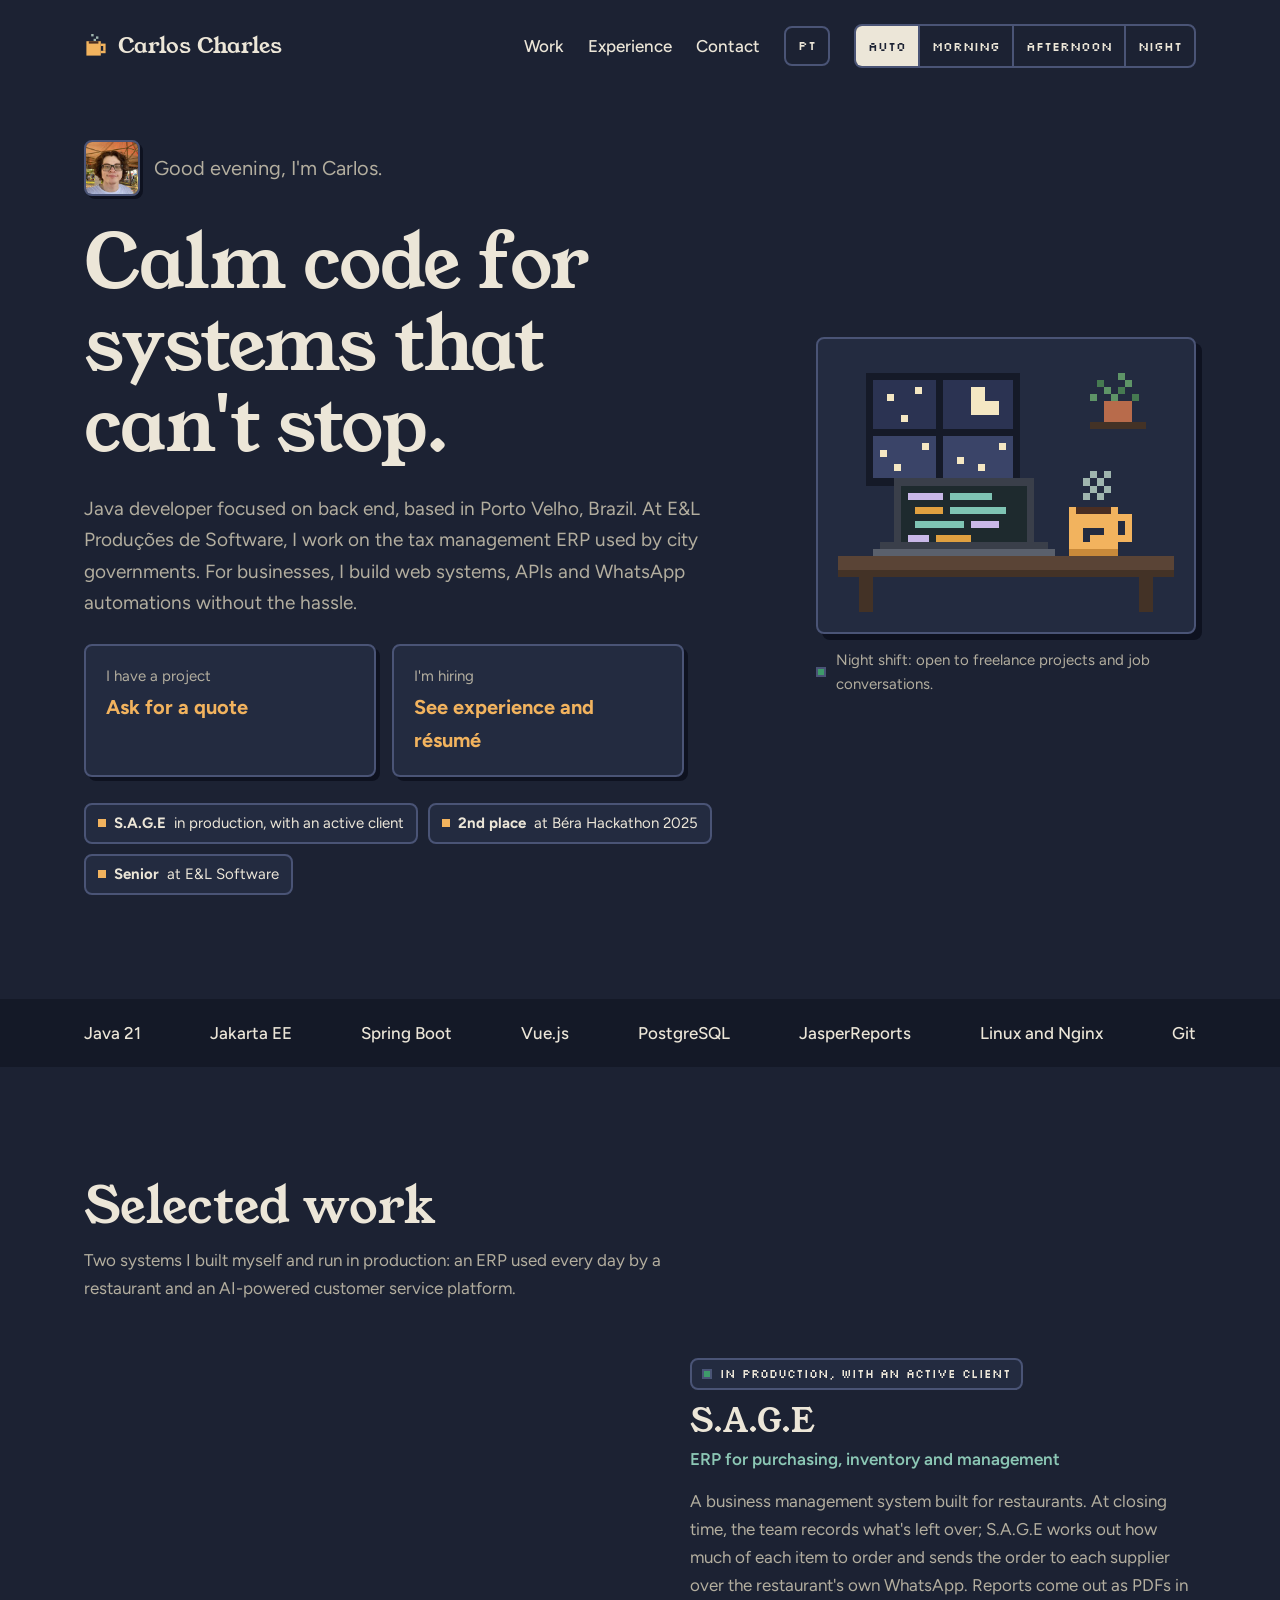
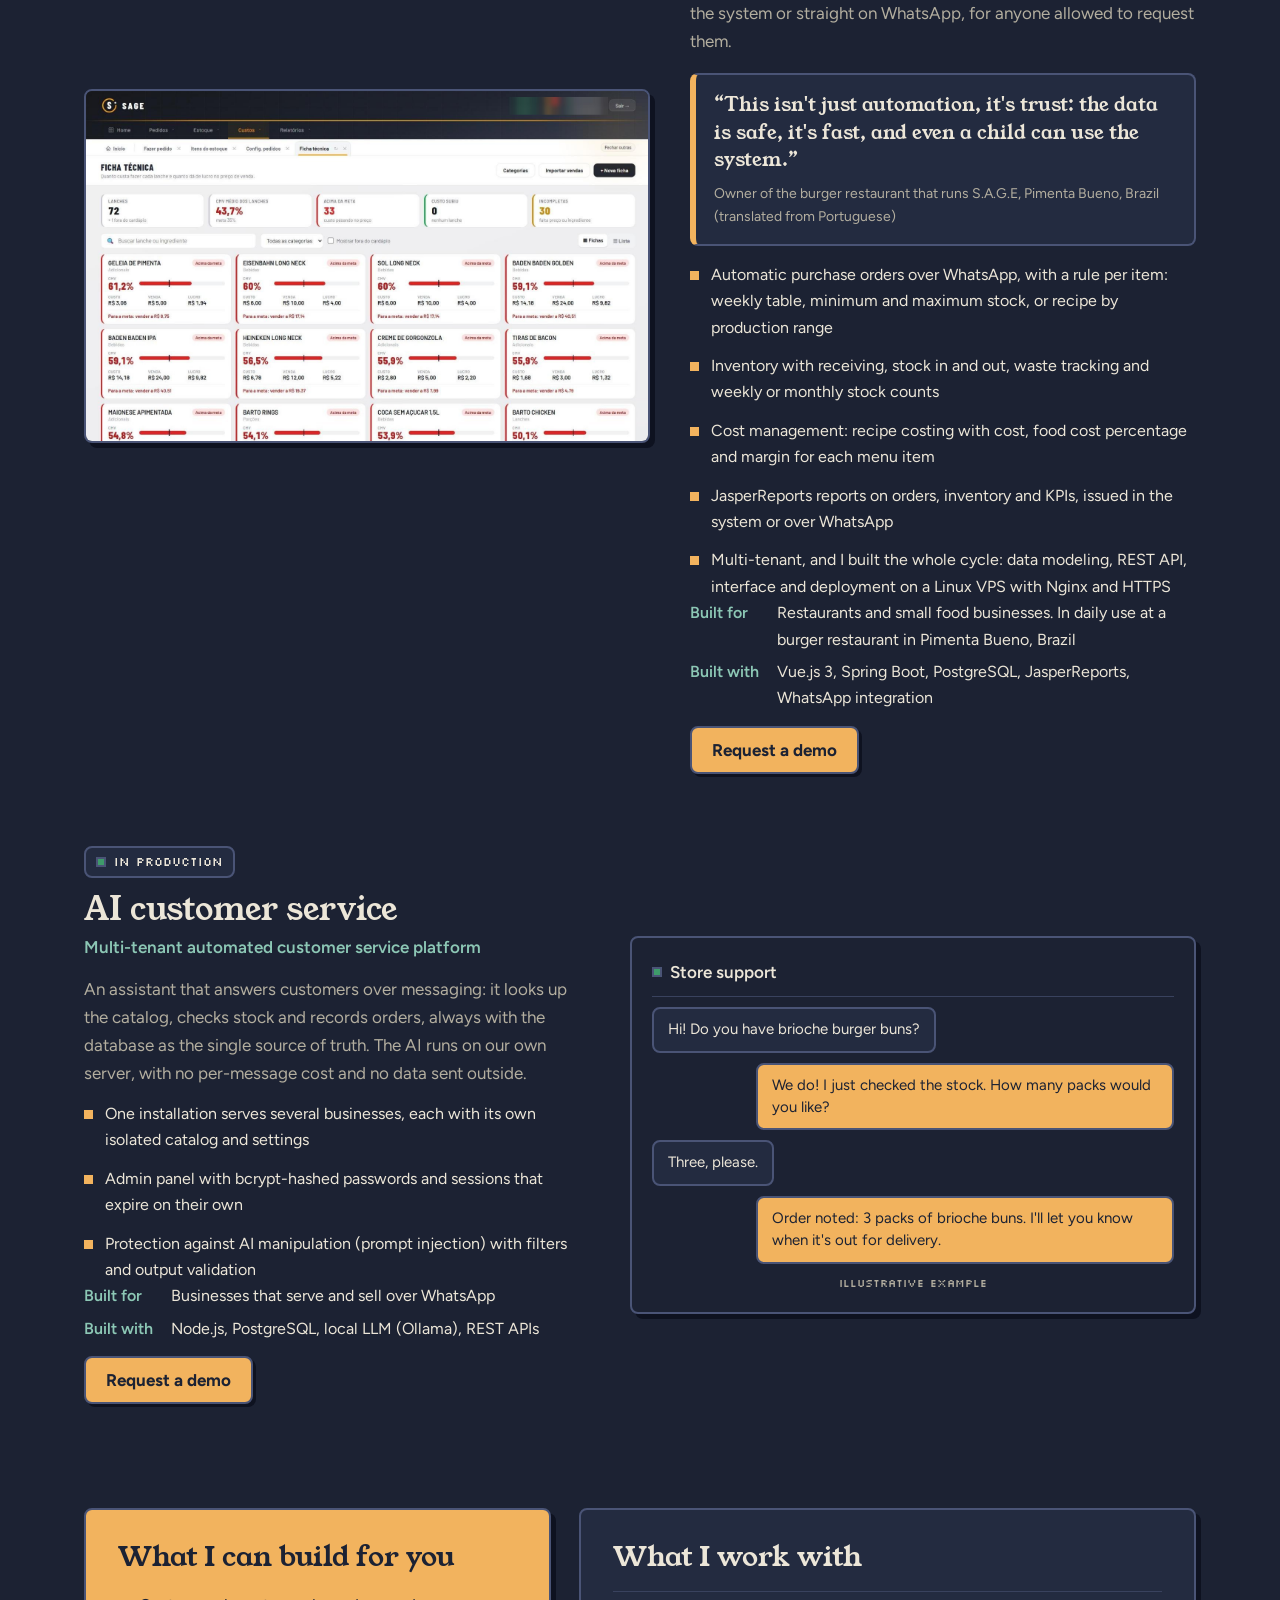
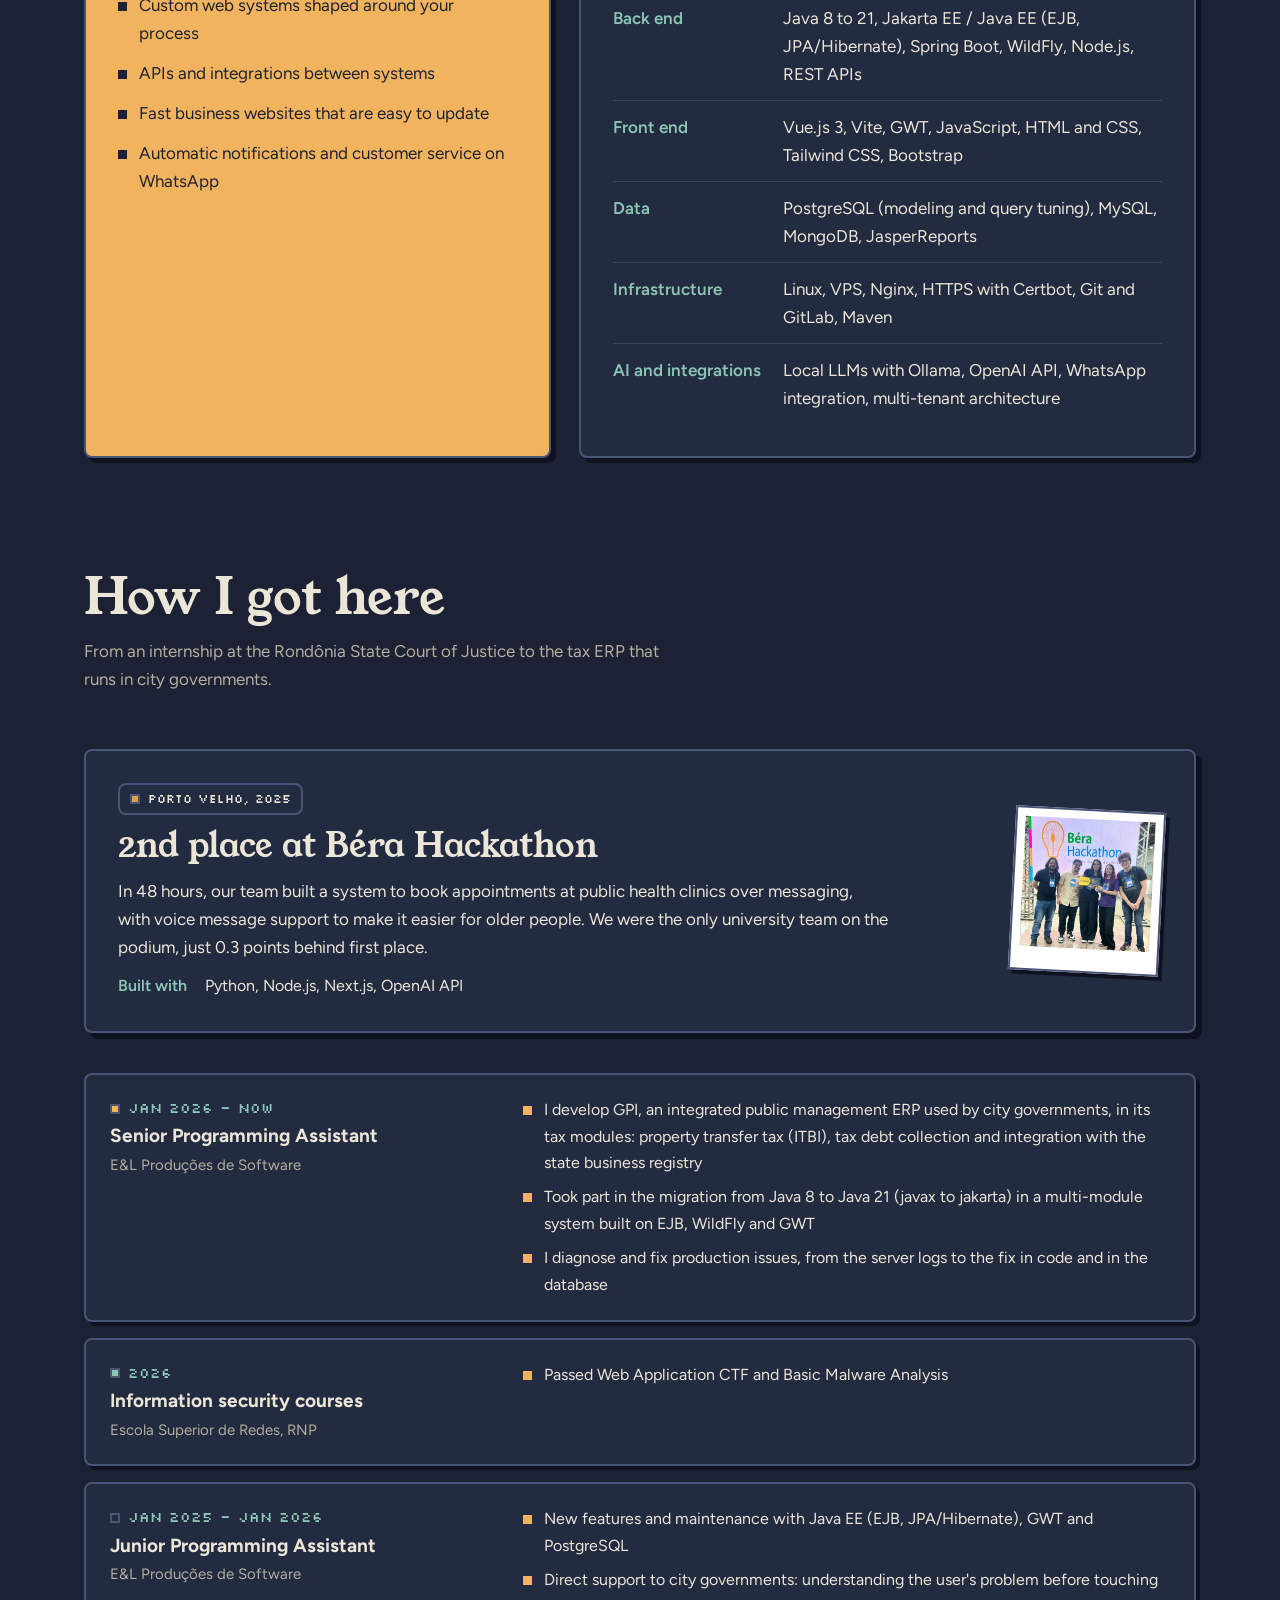
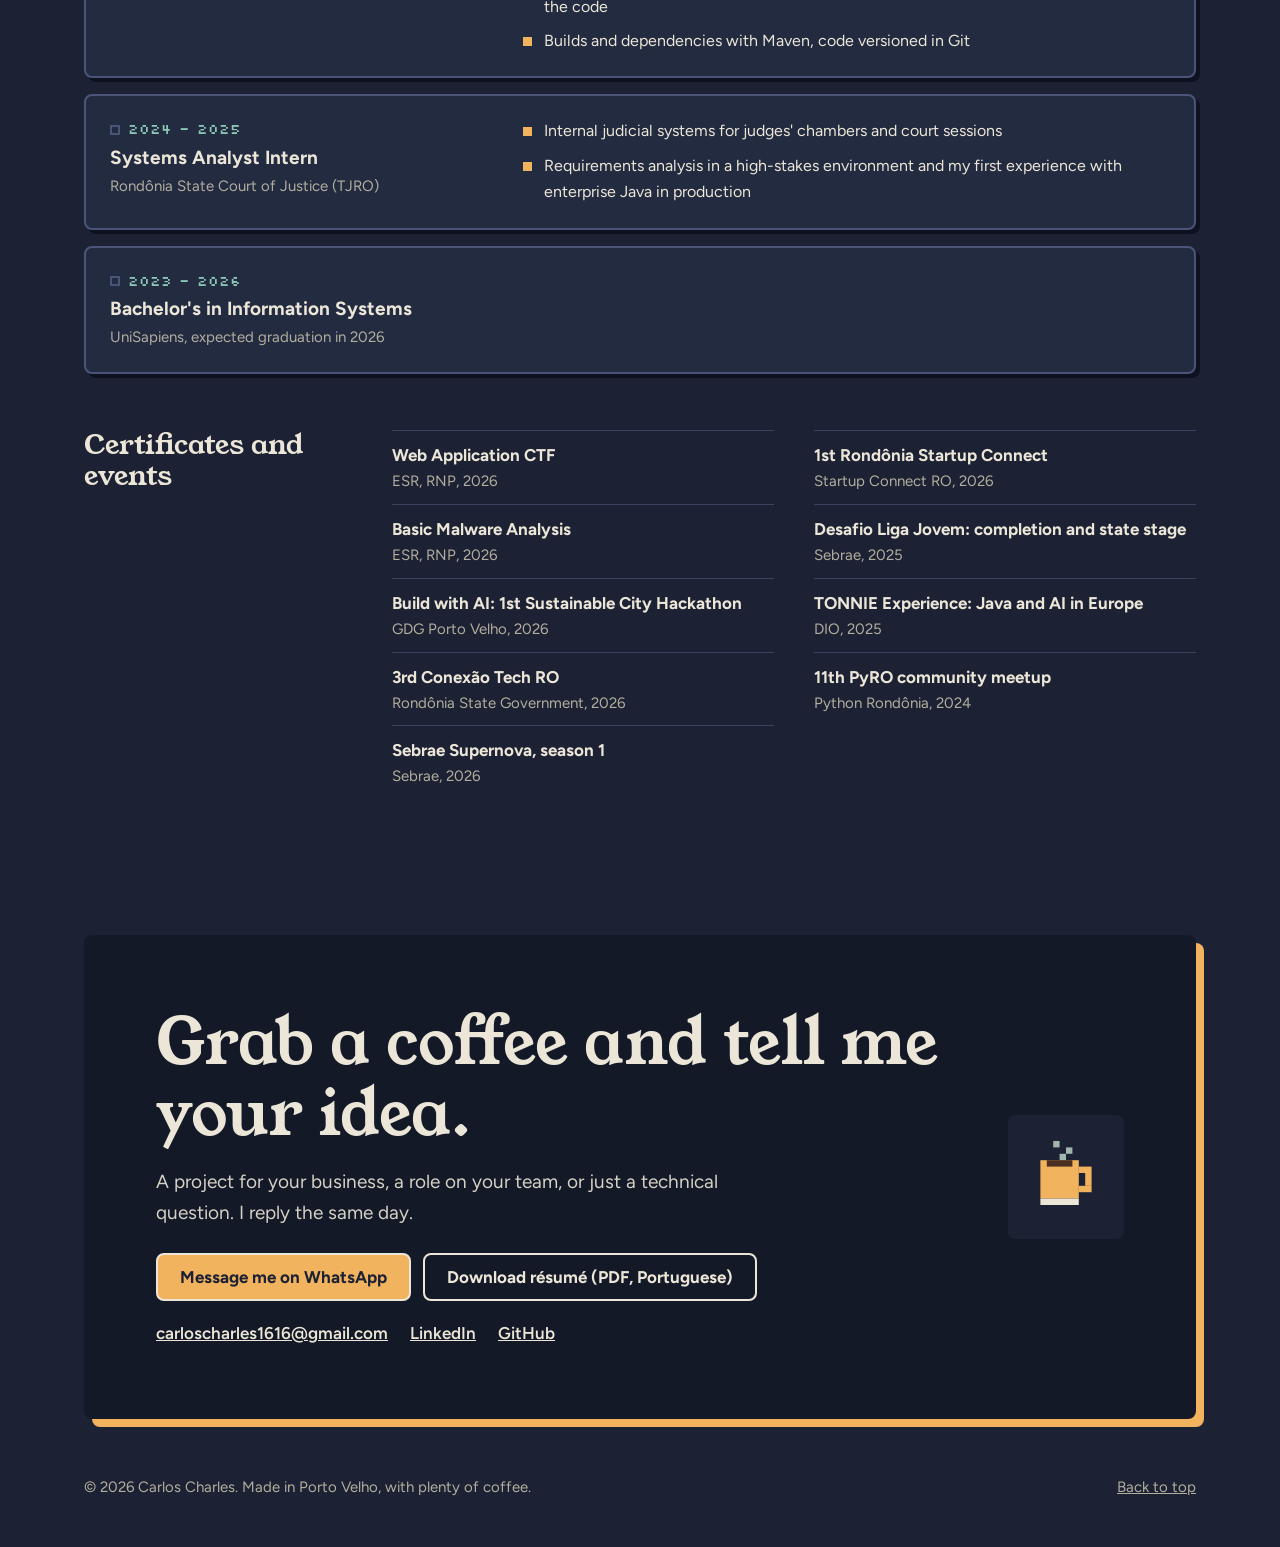
==== en/index.html @ 07158188 "Layout para celular: cena de ponta a ponta, barra fixa e linha do tempo - Cabeçalho enxuto com botão" ====
<!DOCTYPE html>
<html lang="en" data-theme="tarde">
<head>
    <meta charset="UTF-8">
    <meta name="viewport" content="width=device-width, initial-scale=1.0">
    <title>Carlos Charles | Java Developer · Spring Boot · Vue.js</title>
    <meta name="description" content="Carlos Charles, Java developer in Porto Velho, Brazil. Back end with Java, Jakarta EE and Spring Boot on a tax ERP used by city governments at E&amp;L, creator of S.A.G.E, and builder of web systems, APIs and WhatsApp automations for businesses.">
    <meta property="og:title" content="Carlos Charles | Java Developer">
    <meta property="og:description" content="Calm code for systems that can't stop. Open to projects and job opportunities.">
    <meta property="og:image" content="https://carloscharlesdev.cloud/foto-og.jpg">
    <meta name="theme-color" content="#EEF1EA">
    <link rel="canonical" href="https://carloscharlesdev.cloud/en/">
    <link rel="alternate" hreflang="pt-BR" href="https://carloscharlesdev.cloud/">
    <link rel="alternate" hreflang="en" href="https://carloscharlesdev.cloud/en/">
    <link rel="alternate" hreflang="x-default" href="https://carloscharlesdev.cloud/">
    <meta property="og:type" content="website">
    <meta property="og:url" content="https://carloscharlesdev.cloud/en/">
    <meta property="og:locale" content="en_US">
    <meta property="og:locale:alternate" content="pt_BR">
    <meta name="twitter:card" content="summary">
    <script type="application/ld+json">{"@context": "https://schema.org", "@type": "Person", "name": "Carlos Charles Batista dos Santos", "alternateName": "Carlos Charles", "jobTitle": "Java Developer", "url": "https://carloscharlesdev.cloud/en/", "image": "https://carloscharlesdev.cloud/foto-og.jpg", "address": {"@type": "PostalAddress", "addressLocality": "Porto Velho", "addressRegion": "RO", "addressCountry": "BR"}, "worksFor": {"@type": "Organization", "name": "E&L Produções de Software"}, "alumniOf": {"@type": "CollegeOrUniversity", "name": "UniSapiens"}, "knowsAbout": ["Java", "Jakarta EE", "Spring Boot", "Vue.js", "PostgreSQL", "JasperReports", "REST APIs", "Linux", "Nginx"], "sameAs": ["https://www.linkedin.com/in/carlos-charles810426302", "https://github.com/CarlosCharlesdev"]}</script>
    <link rel="icon" href="../favicon.svg" type="image/svg+xml">
    <link rel="icon" href="../favicon-64.png" type="image/png">
    <link rel="apple-touch-icon" href="../apple-touch-icon.png">
    <link rel="preconnect" href="https://fonts.googleapis.com">
    <link rel="preconnect" href="https://fonts.gstatic.com" crossorigin>
    <link href="https://fonts.googleapis.com/css2?family=Young+Serif&family=Figtree:wght@400;500;600;700&family=Silkscreen&display=swap" rel="stylesheet">
    <link rel="stylesheet" href="../style.css">
    <script>
        /* Sets the theme before the page paints (avoids a flash). */
        (function () {
            var escolha = 'auto';
            try { escolha = localStorage.getItem('tema') || 'auto'; } catch (e) {}
            var h = new Date().getHours();
            var auto = h >= 5 && h < 12 ? 'manha' : h >= 12 && h < 18 ? 'tarde' : 'noite';
            document.documentElement.setAttribute('data-theme', escolha === 'auto' ? auto : escolha);
        })();
    </script>
</head>
<body>

    <a class="skip" href="#conteudo">Skip to content</a>

    <header class="site-header">
        <div class="container header-row">
            <a href="#inicio" class="brand">
                <svg class="mug" viewBox="0 0 10 10" width="24" height="24" aria-hidden="true"><rect class="steam" x="3" y="0" width="1" height="1"/><rect class="steam" x="5" y="1" width="1" height="1"/><rect class="steam" x="4" y="2" width="1" height="1"/><rect class="mug-body" x="1" y="3" width="6" height="6"/><rect class="coffee" x="2" y="3" width="4" height="1"/><rect class="mug-body" x="7" y="4" width="2" height="1"/><rect class="mug-body" x="8" y="5" width="1" height="2"/><rect class="mug-body" x="7" y="7" width="2" height="1"/></svg>
                Carlos Charles
            </a>
            <div class="header-tools">
                <nav aria-label="Main">
                    <ul class="nav">
                        <li><a href="#trabalhos">Work</a></li>
                        <li><a href="#caminho">Experience</a></li>
                        <li><a href="#contato">Contact</a></li>
                    </ul>
                </nav>
                <a class="lang" href="../" hreflang="pt-BR" lang="pt-BR">PT</a>
                <button type="button" class="theme-cycle" aria-label="Change page theme"><span class="tc-dot" aria-hidden="true"></span><span id="tema-rotulo">auto</span></button>
                <div class="theme-switch" role="group" aria-label="Page theme">
                    <button type="button" data-tema="auto">auto</button>
                    <button type="button" data-tema="manha">morning</button>
                    <button type="button" data-tema="tarde">afternoon</button>
                    <button type="button" data-tema="noite">night</button>
                </div>
            </div>
        </div>
    </header>

    <main id="conteudo">
        <!-- INTRO -->
        <section id="inicio" class="container hero">
            <div class="hero-text">
                <p class="hello">
                    <img class="avatar" src="../foto-avatar.jpg" alt="Photo of Carlos Charles" width="56" height="56">
                    <span><span id="saudacao">Hello</span>, I'm Carlos.</span>
                </p>
                <h1>Calm code for systems that can't stop.</h1>
                <p class="lead">Java developer focused on back end, based in Porto Velho, Brazil. At E&amp;L Produções de Software, I work on the tax management ERP used by city governments. For businesses, I build web systems, APIs and WhatsApp automations without the hassle.</p>
                <div class="paths">
                    <a class="path card" href="#contato">
                        <span class="path-who">I have a project</span>
                        <span class="path-go">Ask for a quote</span>
                    </a>
                    <a class="path card" href="#caminho">
                        <span class="path-who">I'm hiring</span>
                        <span class="path-go">See experience and résumé</span>
                    </a>
                </div>
                <ul class="proofs" aria-label="Highlights">
                    <li><strong>S.A.G.E</strong> in production, with an active client</li>
                    <li><strong>2nd place</strong> at Béra Hackathon 2025</li>
                    <li><strong>Senior</strong> at E&amp;L Software</li>
                </ul>
            </div>
            <figure class="hero-scene">
                <div class="scene card card-lg">
                    <img class="scene-img scene-manha" src="../pixel/manha.svg" alt="Morning pixel art: laptop with code, a coffee mug and a sunny window" width="384" height="288">
                    <img class="scene-img scene-tarde" src="../pixel/tarde.svg" alt="Afternoon pixel art: laptop with code, a coffee mug and a sunset window" width="384" height="288">
                    <img class="scene-img scene-noite" src="../pixel/noite.svg" alt="Night pixel art: laptop with code, a coffee mug and a window with the moon and stars" width="384" height="288">
                </div>
                <figcaption><span class="status-dot" aria-hidden="true"></span><span id="legenda">Open to freelance projects and job conversations.</span></figcaption>
            </figure>
        </section>

        <div class="stack-band">
            <ul class="container" aria-label="Main technologies">
                <li>Java 21</li><li>Jakarta EE</li><li>Spring Boot</li><li>Vue.js</li><li>PostgreSQL</li><li>JasperReports</li><li>Linux and Nginx</li><li>Git</li>
            </ul>
        </div>

        <!-- PROJECTS AND SKILLS -->
        <section id="trabalhos" class="container section">
            <h2>Selected work</h2>
            <p class="section-lead">Two systems I built myself and run in production: an ERP used every day by a restaurant and an AI-powered customer service platform.</p>

            <div class="projects">
                <article class="project">
                    <div class="project-img card"><img src="../sage.jpg" alt="S.A.G.E recipe costing screen, with cost, sale price, profit and food cost for each item (interface in Portuguese)" loading="lazy" width="1520" height="950"></div>
                    <div class="project-body">
                        <p class="badge"><span class="status-dot" aria-hidden="true"></span>In production, with an active client</p>
                        <h3>S.A.G.E</h3>
                        <p class="project-sub">ERP for purchasing, inventory and management</p>
                        <p class="muted">A business management system built for restaurants. At closing time, the team records what's left over; S.A.G.E works out how much of each item to order and sends the order to each supplier over the restaurant's own WhatsApp. Reports come out as PDFs in the system or straight on WhatsApp, for anyone allowed to request them.</p>
                        <figure class="quote">
                            <blockquote>“This isn't just automation, it's trust: the data is safe, it's fast, and even a child can use the system.”</blockquote>
                            <figcaption>Owner of the burger restaurant that runs S.A.G.E, Pimenta Bueno, Brazil (translated from Portuguese)</figcaption>
                        </figure>
                        <details class="more" open>
                            <summary>See project details</summary>
                        <ul class="pixel-list project-points">
                            <li>Automatic purchase orders over WhatsApp, with a rule per item: weekly table, minimum and maximum stock, or recipe by production range</li>
                            <li>Inventory with receiving, stock in and out, waste tracking and weekly or monthly stock counts</li>
                            <li>Cost management: recipe costing with cost, food cost percentage and margin for each menu item</li>
                            <li>JasperReports reports on orders, inventory and KPIs, issued in the system or over WhatsApp</li>
                            <li>Multi-tenant, and I built the whole cycle: data modeling, REST API, interface and deployment on a Linux VPS with Nginx and HTTPS</li>
                        </ul>
                        <dl class="meta">
                            <dt>Built for</dt><dd>Restaurants and small food businesses. In daily use at a burger restaurant in Pimenta Bueno, Brazil</dd>
                            <dt>Built with</dt><dd>Vue.js 3, Spring Boot, PostgreSQL, JasperReports, WhatsApp integration</dd>
                        </dl>
                        </details>
                        <a class="btn-demo" href="https://wa.me/5569992700080?text=Hi%20Carlos%21%20I%20saw%20S.A.G.E%20on%20your%20portfolio%20and%20I%27d%20like%20a%20demo." target="_blank" rel="noopener">Request a demo</a>
                    </div>
                </article>

                <article class="project reverse">
                    <div class="project-img card chat-mock" role="img" aria-label="Illustrative example of an automated customer service conversation">
                        <p class="chat-bar"><span class="status-dot" aria-hidden="true"></span>Store support</p>
                        <p class="msg in">Hi! Do you have brioche burger buns?</p>
                        <p class="msg out">We do! I just checked the stock. How many packs would you like?</p>
                        <p class="msg in">Three, please.</p>
                        <p class="msg out">Order noted: 3 packs of brioche buns. I'll let you know when it's out for delivery.</p>
                        <p class="chat-note">Illustrative example</p>
                    </div>
                    <div class="project-body">
                        <p class="badge"><span class="status-dot" aria-hidden="true"></span>In production</p>
                        <h3>AI customer service</h3>
                        <p class="project-sub">Multi-tenant automated customer service platform</p>
                        <p class="muted">An assistant that answers customers over messaging: it looks up the catalog, checks stock and records orders, always with the database as the single source of truth. The AI runs on our own server, with no per-message cost and no data sent outside.</p>
                        <details class="more" open>
                            <summary>See project details</summary>
                        <ul class="pixel-list project-points">
                            <li>One installation serves several businesses, each with its own isolated catalog and settings</li>
                            <li>Admin panel with bcrypt-hashed passwords and sessions that expire on their own</li>
                            <li>Protection against AI manipulation (prompt injection) with filters and output validation</li>
                        </ul>
                        <dl class="meta">
                            <dt>Built for</dt><dd>Businesses that serve and sell over WhatsApp</dd>
                            <dt>Built with</dt><dd>Node.js, PostgreSQL, local LLM (Ollama), REST APIs</dd>
                        </dl>
                        </details>
                        <a class="btn-demo" href="https://wa.me/5569992700080?text=Hi%20Carlos%21%20I%20saw%20the%20AI%20customer%20service%20platform%20on%20your%20portfolio%20and%20I%27d%20like%20a%20demo." target="_blank" rel="noopener">Request a demo</a>
                    </div>
                </article>
            </div>

            <div class="duo">
                <div class="card services">
                    <h3>What I can build for you</h3>
                    <ul class="pixel-list">
                        <li>Custom web systems shaped around your process</li>
                        <li>APIs and integrations between systems</li>
                        <li>Fast business websites that are easy to update</li>
                        <li>Automatic notifications and customer service on WhatsApp</li>
                    </ul>
                </div>
                <div class="card skills">
                    <h3>What I work with</h3>
                    <dl>
                        <div><dt>Back end</dt><dd>Java 8 to 21, Jakarta EE / Java EE (EJB, JPA/Hibernate), Spring Boot, WildFly, Node.js, REST APIs</dd></div>
                        <div><dt>Front end</dt><dd>Vue.js 3, Vite, GWT, JavaScript, HTML and CSS, Tailwind CSS, Bootstrap</dd></div>
                        <div><dt>Data</dt><dd>PostgreSQL (modeling and query tuning), MySQL, MongoDB, JasperReports</dd></div>
                        <div><dt>Infrastructure</dt><dd>Linux, VPS, Nginx, HTTPS with Certbot, Git and GitLab, Maven</dd></div>
                        <div><dt>AI and integrations</dt><dd>Local LLMs with Ollama, OpenAI API, WhatsApp integration, multi-tenant architecture</dd></div>
                    </dl>
                </div>
            </div>
        </section>

        <!-- EXPERIENCE -->
        <section id="caminho" class="container section">
            <h2>How I got here</h2>
            <p class="section-lead">From an internship at the Rondônia State Court of Justice to the tax ERP that runs in city governments.</p>

            <article class="award card">
                <figure class="award-photo">
                    <img src="../equipe-hackathon.jpg" alt="Carlos and his team holding the 2nd place sign at Béra Hackathon" width="480" height="480" loading="lazy">
                </figure>
                <div class="award-text">
                    <p class="badge"><span class="trophy" aria-hidden="true"></span>Porto Velho, 2025</p>
                    <h3>2nd place at Béra Hackathon</h3>
                    <p>In 48 hours, our team built a system to book appointments at public health clinics over messaging, with voice message support to make it easier for older people. We were the only university team on the podium, just 0.3 points behind first place.</p>
                    <dl class="meta">
                        <dt>Built with</dt><dd>Python, Node.js, Next.js, OpenAI API</dd>
                    </dl>
                </div>
            </article>

            <ol class="journey">
                <li class="card job">
                    <div class="job-head">
                        <span class="when"><span class="mark mark-primary"></span>Jan 2026 – now</span>
                        <strong>Senior Programming Assistant</strong>
                        <span class="muted">E&amp;L Produções de Software</span>
                    </div>
                    <ul class="pixel-list job-points">
                        <li>I develop GPI, an integrated public management ERP used by city governments, in its tax modules: property transfer tax (ITBI), tax debt collection and integration with the state business registry</li>
                        <li>Took part in the migration from Java 8 to Java 21 (javax to jakarta) in a multi-module system built on EJB, WildFly and GWT</li>
                        <li>I diagnose and fix production issues, from the server logs to the fix in code and in the database</li>
                    </ul>
                </li>
                <li class="card job">
                    <div class="job-head">
                        <span class="when"><span class="mark mark-accent"></span>2026</span>
                        <strong>Information security courses</strong>
                        <span class="muted">Escola Superior de Redes, RNP</span>
                    </div>
                    <ul class="pixel-list job-points">
                        <li>Passed Web Application CTF and Basic Malware Analysis</li>
                    </ul>
                </li>
                <li class="card job">
                    <div class="job-head">
                        <span class="when"><span class="mark"></span>Jan 2025 – Jan 2026</span>
                        <strong>Junior Programming Assistant</strong>
                        <span class="muted">E&amp;L Produções de Software</span>
                    </div>
                    <ul class="pixel-list job-points">
                        <li>New features and maintenance with Java EE (EJB, JPA/Hibernate), GWT and PostgreSQL</li>
                        <li>Direct support to city governments: understanding the user's problem before touching the code</li>
                        <li>Builds and dependencies with Maven, code versioned in Git</li>
                    </ul>
                </li>
                <li class="card job">
                    <div class="job-head">
                        <span class="when"><span class="mark"></span>2024 – 2025</span>
                        <strong>Systems Analyst Intern</strong>
                        <span class="muted">Rondônia State Court of Justice (TJRO)</span>
                    </div>
                    <ul class="pixel-list job-points">
                        <li>Internal judicial systems for judges' chambers and court sessions</li>
                        <li>Requirements analysis in a high-stakes environment and my first experience with enterprise Java in production</li>
                    </ul>
                </li>
                <li class="card job">
                    <div class="job-head">
                        <span class="when"><span class="mark"></span>2023 – 2026</span>
                        <strong>Bachelor's in Information Systems</strong>
                        <span class="muted">UniSapiens, expected graduation in 2026</span>
                    </div>
                </li>
            </ol>

            <div class="certs">
                <h3>Certificates and events</h3>
                <ul>
                    <li><strong>Web Application CTF</strong><span>ESR, RNP, 2026</span></li>
                    <li><strong>Basic Malware Analysis</strong><span>ESR, RNP, 2026</span></li>
                    <li><strong>Build with AI: 1st Sustainable City Hackathon</strong><span>GDG Porto Velho, 2026</span></li>
                    <li><strong>3rd Conexão Tech RO</strong><span>Rondônia State Government, 2026</span></li>
                    <li><strong>Sebrae Supernova, season 1</strong><span>Sebrae, 2026</span></li>
                    <li><strong>1st Rondônia Startup Connect</strong><span>Startup Connect RO, 2026</span></li>
                    <li><strong>Desafio Liga Jovem: completion and state stage</strong><span>Sebrae, 2025</span></li>
                    <li><strong>TONNIE Experience: Java and AI in Europe</strong><span>DIO, 2025</span></li>
                    <li><strong>11th PyRO community meetup</strong><span>Python Rondônia, 2024</span></li>
                </ul>
            </div>
        </section>

        <!-- CONTACT -->
        <section id="contato" class="container section contact-wrap">
            <div class="contact">
                <div class="contact-text">
                    <h2>Grab a coffee and tell me your idea.</h2>
                    <p>A project for your business, a role on your team, or just a technical question. I reply the same day.</p>
                    <div class="contact-actions">
                        <a class="btn btn-primary" href="https://wa.me/5569992700080" target="_blank" rel="noopener">Message me on WhatsApp</a>
                        <a class="btn btn-ghost" href="../curriculo.pdf" download>Download résumé (PDF, Portuguese)</a>
                    </div>
                    <ul class="contact-links">
                        <li><a href="mailto:carloscharles1616@gmail.com">carloscharles1616@gmail.com</a></li>
                        <li><a href="https://www.linkedin.com/in/carlos-charles810426302" target="_blank" rel="noopener">LinkedIn</a></li>
                        <li><a href="https://github.com/CarlosCharlesdev" target="_blank" rel="noopener">GitHub</a></li>
                    </ul>
                </div>
                <div class="contact-mug" aria-hidden="true">
                    <svg class="mug" viewBox="0 0 10 10" width="64" height="64"><rect class="steam" x="3" y="0" width="1" height="1"/><rect class="steam" x="5" y="1" width="1" height="1"/><rect class="steam" x="4" y="2" width="1" height="1"/><rect class="mug-body" x="1" y="3" width="6" height="6"/><rect class="coffee" x="2" y="3" width="4" height="1"/><rect class="mug-body" x="7" y="4" width="2" height="1"/><rect class="mug-body" x="8" y="5" width="1" height="2"/><rect class="mug-body" x="7" y="7" width="2" height="1"/><rect class="saucer" x="1" y="9" width="6" height="1"/></svg>
                </div>
            </div>
        </section>
    </main>

    <nav class="bottom-bar" aria-label="Shortcuts">
        <a href="#trabalhos">Work</a>
        <a href="#caminho">Experience</a>
        <a class="bb-cta" href="https://wa.me/5569992700080" target="_blank" rel="noopener">WhatsApp</a>
    </nav>

    <footer class="container site-footer">
        <p>© <span id="ano">2026</span> Carlos Charles. Made in Porto Velho, with plenty of coffee.</p>
        <a href="#inicio">Back to top</a>
    </footer>

    <script src="../script.js"></script>
</body>
</html>
---- style.css ----
/* ===== Temas: manhã, tarde e noite =====
   O tema é escolhido pelo horário (script no <head>) ou pelo seletor no topo. */
:root,
[data-theme="tarde"] {
    --bg: #EEF1EA;
    --surface: #FBFCF8;
    --border: #2E211B;
    --shadow: #2E211B;
    --soft: #D5D9CF;
    --text: #2E211B;
    --muted: #5E544C;
    --primary: #2F6F68;
    --on-primary: #FBFCF8;
    --link: #2F6F68;
    --accent: #8A4F1C;
    --band: #2E211B;
    --band-text: #EEF1EA;
    --mug: #2F6F68;
}
[data-theme="manha"] {
    --bg: #EAF2F6;
    --surface: #FFFFFF;
    --border: #1F2A3A;
    --shadow: #1F2A3A;
    --soft: #D3DEE6;
    --text: #1F2A3A;
    --muted: #4E5B6B;
    --primary: #2D6A9F;
    --on-primary: #FFFFFF;
    --link: #2D6A9F;
    --accent: #7B4A23;
    --band: #1F2A3A;
    --band-text: #EAF2F6;
    --mug: #2D6A9F;
}
[data-theme="noite"] {
    --bg: #1C2233;
    --surface: #232B40;
    --border: #4A5476;
    --shadow: #0E1220;
    --soft: #39425E;
    --text: #ECE6D8;
    --muted: #B3AE9F;
    --primary: #F2B35E;
    --on-primary: #1C2233;
    --link: #F2B35E;
    --accent: #8CC7B5;
    --band: #141927;
    --band-text: #ECE6D8;
    --mug: #F2B35E;
    color-scheme: dark;
}

:root {
    --serif: 'Young Serif', Georgia, serif;
    --sans: 'Figtree', system-ui, sans-serif;
    --pixel: 'Silkscreen', ui-monospace, monospace;
    --container: 1160px;
    --radius: 8px;
}

/* ===== Base ===== */
*, *::before, *::after { margin: 0; padding: 0; box-sizing: border-box; }
html { scroll-behavior: smooth; scroll-padding-top: 24px; }
body {
    font-family: var(--sans);
    font-size: 17px;
    line-height: 1.65;
    background: var(--bg);
    color: var(--text);
    -webkit-font-smoothing: antialiased;
}
@media (prefers-reduced-motion: no-preference) {
    body { transition: background-color .6s ease, color .6s ease; }
}
@media (prefers-reduced-motion: reduce) {
    html { scroll-behavior: auto; }
}
img { max-width: 100%; display: block; }
ul, ol { list-style: none; }
a { color: var(--link); }
h1, h2, h3 { font-family: var(--serif); font-weight: 400; line-height: 1.1; }
:focus-visible { outline: 3px solid #E0A040; outline-offset: 3px; }

.container { max-width: var(--container); margin: 0 auto; padding: 0 24px; }
.muted { color: var(--muted); }
.skip {
    position: absolute; left: 16px; top: -60px;
    background: var(--surface); color: var(--text);
    padding: 10px 16px; border: 2px solid var(--border); border-radius: var(--radius); z-index: 10;
}
.skip:focus { top: 16px; }

/* Cartão com sombra "pixelada" */
.card {
    background: var(--surface);
    border: 2px solid var(--border);
    border-radius: var(--radius);
    box-shadow: 4px 4px 0 var(--shadow);
}
.card-lg { box-shadow: 6px 6px 0 var(--shadow); }

/* Caneca em pixel art */
.mug .mug-body { fill: var(--mug); }
.mug .coffee { fill: #4A2E22; }
.mug .steam { fill: #9FB5AE; }
.mug .saucer { fill: var(--text); }

/* ===== Header ===== */
.header-row {
    display: flex; flex-wrap: wrap; align-items: center; justify-content: space-between;
    gap: 16px; padding-top: 24px; padding-bottom: 24px;
}
.brand {
    display: flex; align-items: center; gap: 10px;
    font-family: var(--serif); font-size: 22px; color: var(--text); text-decoration: none;
}
.header-tools { display: flex; flex-wrap: wrap; align-items: center; gap: 10px 24px; }
.nav { display: flex; flex-wrap: wrap; gap: 6px 24px; font-weight: 500; }
.nav a { color: var(--text); text-decoration: none; }
.nav a:hover { color: var(--link); }

.theme-switch {
    display: flex; border: 2px solid var(--border); border-radius: var(--radius); overflow: hidden;
}
.theme-switch button {
    min-height: 40px; padding: 0 12px;
    font-family: var(--pixel); font-size: 13px;
    background: transparent; color: var(--text);
    border: 0; border-left: 2px solid var(--border); cursor: pointer;
}
.theme-switch button:first-child { border-left: 0; }
.theme-switch button[aria-pressed="true"] { background: var(--text); color: var(--bg); }

/* ===== Hero ===== */
.hero {
    display: flex; flex-wrap: wrap; align-items: center; gap: 60px;
    padding-top: 48px; padding-bottom: 104px;
}
.hero-text { flex: 999 1 500px; min-width: 0; display: flex; flex-direction: column; gap: 26px; }
.hello { display: flex; align-items: center; gap: 14px; font-size: 20px; color: var(--muted); }
.avatar {
    width: 56px; height: 56px; object-fit: cover; border-radius: var(--radius);
    border: 2px solid var(--border); box-shadow: 3px 3px 0 var(--shadow);
}
.hero h1 { font-size: clamp(44px, 5.8vw, 76px); letter-spacing: -0.015em; max-width: 14ch; }
.lead { max-width: 52ch; font-size: 19px; color: var(--muted); }

.paths { display: grid; grid-template-columns: repeat(auto-fit, minmax(230px, 1fr)); gap: 16px; max-width: 600px; }
.path { display: flex; flex-direction: column; gap: 2px; padding: 18px 20px; text-decoration: none; color: var(--text); }
.path-who { font-size: 15px; color: var(--muted); }
.path-go { font-size: 20px; font-weight: 700; color: var(--link); }
@media (prefers-reduced-motion: no-preference) {
    .path { transition: transform .15s ease, box-shadow .15s ease; }
    .path:hover { transform: translate(-2px, -2px); box-shadow: 6px 6px 0 var(--shadow); }
}

.hero-scene { flex: 1 1 380px; min-width: 0; display: flex; flex-direction: column; gap: 14px; }
.scene { padding: 20px; }
.scene-img { width: 100%; height: auto; image-rendering: pixelated; display: none; }
[data-theme="manha"] .scene-manha,
[data-theme="tarde"] .scene-tarde,
[data-theme="noite"] .scene-noite { display: block; }
.hero-scene figcaption { display: flex; align-items: center; gap: 10px; font-size: 15px; color: var(--muted); }
.status-dot { width: 10px; height: 10px; flex: 0 0 10px; background: #3E9B6A; border: 2px solid var(--border); }

/* ===== Faixa da stack ===== */
.stack-band { background: var(--band); color: var(--band-text); }
.stack-band ul {
    display: flex; flex-wrap: wrap; justify-content: space-between; gap: 10px 28px;
    padding-top: 20px; padding-bottom: 20px; font-weight: 500;
}

/* ===== Seções ===== */
.section { padding-top: 112px; }
.section h2 { font-size: clamp(34px, 4vw, 50px); margin-bottom: 12px; }
.section-lead { max-width: 54ch; color: var(--muted); margin-bottom: 56px; }

/* Projetos */
.projects { display: flex; flex-direction: column; gap: 72px; }
.project { display: flex; flex-wrap: wrap; align-items: center; gap: 40px; }
.project.reverse { flex-direction: row-reverse; }
.project-img { flex: 1 1 440px; min-width: 0; aspect-ratio: 16 / 10; overflow: hidden; box-shadow: 5px 5px 0 var(--shadow); }
.project-img img { width: 100%; height: 100%; object-fit: cover; object-position: top left; }
.project-body { flex: 1 1 380px; min-width: 0; display: flex; flex-direction: column; gap: 14px; }
.project-body h3 { font-size: 32px; }
.meta { display: grid; grid-template-columns: max-content 1fr; gap: 6px 18px; font-size: 16px; }
.meta dt { color: var(--accent); font-weight: 600; }
.link { font-weight: 600; }

.badge {
    align-self: flex-start; display: inline-flex; align-items: center; gap: 8px;
    font-family: var(--pixel); font-size: 12px; color: var(--text);
    background: var(--surface); border: 2px solid var(--border); border-radius: var(--radius); padding: 4px 10px;
}
.project-sub { margin-top: -8px; font-weight: 600; color: var(--accent); }
.project-points { font-size: 16px; gap: 8px; }
.project-points li::before { color: var(--primary); margin-top: 2px; }

/* Conversa ilustrativa (atendimento com IA) */
.chat-mock { aspect-ratio: auto; min-height: 320px; padding: 20px; display: flex; flex-direction: column; gap: 10px; background: var(--bg); }
.chat-bar { display: flex; align-items: center; gap: 8px; font-weight: 600; padding-bottom: 10px; border-bottom: 1.5px solid var(--soft); }
.msg { max-width: 80%; padding: 10px 14px; border: 2px solid var(--border); border-radius: var(--radius); font-size: 15px; line-height: 1.45; }
.msg.in { align-self: flex-start; background: var(--surface); }
.msg.out { align-self: flex-end; background: var(--primary); color: var(--on-primary); }
.chat-note { margin-top: auto; align-self: center; font-family: var(--pixel); font-size: 11px; color: var(--muted); }

/* Depoimento */
.quote { margin: 4px 0 2px; padding: 16px 18px; background: var(--surface); border: 2px solid var(--border); border-left-width: 6px; border-left-color: var(--primary); border-radius: var(--radius); }
.quote blockquote { font-family: var(--serif); font-size: 19px; line-height: 1.45; }
.quote figcaption { margin-top: 8px; font-size: 14px; color: var(--muted); }

.btn-demo {
    align-self: flex-start; display: inline-flex; align-items: center; min-height: 48px; padding: 0 20px;
    background: var(--primary); color: var(--on-primary); font-weight: 700; text-decoration: none;
    border: 2px solid var(--border); border-radius: var(--radius); box-shadow: 3px 3px 0 var(--shadow);
}
@media (prefers-reduced-motion: no-preference) {
    .btn-demo { transition: transform .15s ease, box-shadow .15s ease; }
    .btn-demo:hover { transform: translate(-2px, -2px); box-shadow: 5px 5px 0 var(--shadow); }
}
.lang {
    display: inline-flex; align-items: center; min-height: 40px; padding: 0 12px;
    font-family: var(--pixel); font-size: 13px; color: var(--text); text-decoration: none;
    border: 2px solid var(--border); border-radius: var(--radius);
}
.lang:hover { background: var(--text); color: var(--bg); }

/* Serviços e skills */
.duo { margin-top: 104px; display: flex; flex-wrap: wrap; gap: 28px; }
.duo .card { padding: 32px; box-shadow: 5px 5px 0 var(--shadow); }
.duo h3 { font-size: 28px; margin-bottom: 18px; }
.services { flex: 1 1 340px; min-width: 0; background: var(--primary); color: var(--on-primary); }
.pixel-list { display: flex; flex-direction: column; gap: 12px; }
.pixel-list li { display: flex; gap: 12px; align-items: baseline; }
.pixel-list li::before { content: ""; width: 9px; height: 9px; flex: 0 0 9px; background: currentColor; }
.skills { flex: 1.4 1 440px; min-width: 0; }
.skills dl > div { display: flex; flex-wrap: wrap; gap: 4px 20px; padding: 12px 0; border-top: 1.5px solid var(--soft); }
.skills dt { flex: 0 0 150px; color: var(--accent); font-weight: 600; }
.skills dd { flex: 1 1 240px; min-width: 0; }

/* Destaques no topo */
.proofs { display: flex; flex-wrap: wrap; gap: 10px; }
.proofs li {
    display: inline-flex; align-items: center; gap: 8px; padding: 6px 12px;
    border: 2px solid var(--border); border-radius: var(--radius); background: var(--surface); font-size: 15px;
}
.proofs li::before { content: ""; width: 8px; height: 8px; background: var(--primary); }

/* Hackathon */
.award { position: relative; display: flex; flex-wrap: wrap; align-items: center; gap: 28px; padding: 32px; margin-bottom: 40px; box-shadow: 6px 6px 0 var(--shadow); }
.award-text { flex: 999 1 420px; min-width: 0; display: flex; flex-direction: column; gap: 12px; max-width: 70ch; }
.award-text h3 { font-size: clamp(26px, 3vw, 34px); }
.award-photo {
    flex: 0 0 auto; order: 2; margin-left: auto;
    width: 150px; padding: 8px 8px 22px; background: #FFFFFF;
    border: 2px solid var(--border); box-shadow: 4px 4px 0 var(--shadow); transform: rotate(3deg);
}
.award-photo img { width: 100%; height: auto; aspect-ratio: 1; object-fit: cover; }
.trophy { width: 10px; height: 10px; background: #E0A040; border: 2px solid var(--border); }

/* Jornada */
.journey { display: flex; flex-direction: column; gap: 16px; }
.job { padding: 22px 24px; display: flex; flex-wrap: wrap; gap: 10px 40px; }
.job-head { flex: 1 1 260px; min-width: 0; display: flex; flex-direction: column; gap: 4px; }
.job-head strong { font-size: 19px; line-height: 1.3; }
.job-head .muted { font-size: 15px; }
.job-points { flex: 2 1 420px; min-width: 0; font-size: 16px; gap: 8px; }
.job-points li::before { color: var(--primary); margin-top: 2px; }
.when { display: flex; align-items: center; gap: 8px; font-family: var(--pixel); font-size: 14px; color: var(--accent); }
.mark { width: 10px; height: 10px; background: var(--surface); border: 2px solid var(--border); }
.mark-accent { background: var(--accent); }
.mark-primary { background: var(--primary); }

.certs { margin-top: 56px; display: flex; flex-wrap: wrap; gap: 24px 48px; }
.certs h3 { flex: 1 1 260px; font-size: 28px; }
.certs ul { flex: 999 1 560px; min-width: 0; columns: 2 300px; column-gap: 40px; }
.certs li { break-inside: avoid; padding: 10px 0; border-top: 1.5px solid var(--soft); display: flex; flex-direction: column; }
.certs li span { font-size: 15px; color: var(--muted); }

/* Contato */
.contact-wrap { padding-top: 136px; padding-bottom: 40px; }
.contact {
    background: var(--band); color: var(--band-text);
    border-radius: var(--radius); box-shadow: 8px 8px 0 var(--primary);
    padding: clamp(36px, 6vw, 72px);
    display: flex; flex-wrap: wrap; align-items: center; justify-content: space-between; gap: 40px;
}
.contact-text { flex: 999 1 480px; min-width: 0; display: flex; flex-direction: column; gap: 18px; }
.contact h2 { font-size: clamp(38px, 5vw, 64px); margin: 0; }
.contact p { max-width: 50ch; font-size: 19px; opacity: .9; }
.contact-actions { display: flex; flex-wrap: wrap; gap: 12px; margin-top: 6px; }
.btn {
    display: inline-flex; align-items: center; min-height: 48px; padding: 0 22px;
    border: 2px solid var(--band-text); border-radius: var(--radius);
    font-weight: 700; text-decoration: none;
}
.btn-primary { background: var(--primary); color: var(--on-primary); }
.btn-ghost { color: var(--band-text); }
.contact-links { display: flex; flex-wrap: wrap; gap: 10px 22px; font-weight: 600; }
.contact-links a { color: var(--band-text); }
.contact-mug { flex: 0 0 auto; background: var(--bg); border-radius: var(--radius); padding: 26px; }
.contact-mug .mug { width: 64px; height: 64px; }

/* Rodapé */
.site-footer {
    display: flex; flex-wrap: wrap; justify-content: space-between; gap: 12px;
    padding-top: 16px; padding-bottom: 48px; font-size: 15px; color: var(--muted);
}
.site-footer a { color: var(--muted); }

/* Elementos que só aparecem no celular */
.theme-cycle, .bottom-bar { display: none; }
.more > summary { display: none; }
.more { display: flex; flex-direction: column; gap: 14px; }

/* ===== Celular ===== */
@media (max-width: 640px) {
    body { font-size: 16px; padding-bottom: 76px; }

    /* Cabeçalho enxuto: nome, idioma e um botão de tema */
    .site-header { position: sticky; top: 0; z-index: 20; background: var(--bg); border-bottom: 2px solid var(--border); }
    .header-row { flex-wrap: nowrap; padding-top: 12px; padding-bottom: 12px; }
    .brand { font-size: 19px; }
    .header-tools { width: auto; flex-wrap: nowrap; gap: 8px; }
    .header-tools nav, .theme-switch { display: none; }
    .theme-cycle {
        display: inline-flex; align-items: center; gap: 8px; min-height: 40px; padding: 0 12px;
        font-family: var(--pixel); font-size: 12px; color: var(--text); background: var(--surface);
        border: 2px solid var(--border); border-radius: var(--radius); box-shadow: 2px 2px 0 var(--shadow); cursor: pointer;
    }
    .tc-dot { width: 10px; height: 10px; background: var(--primary); border: 2px solid var(--border); }
    .lang { min-height: 40px; background: var(--surface); box-shadow: 2px 2px 0 var(--shadow); }

    /* Topo: a cena vira uma janela de ponta a ponta */
    .hero { gap: 28px; padding-top: 0; padding-bottom: 64px; }
    .hero-scene { order: -1; flex-basis: 100%; margin: 0 -24px; gap: 0; }
    .scene { border: 0; border-radius: 0; box-shadow: none; padding: 20px 28px 0; background: var(--surface); border-bottom: 2px solid var(--border); }
    .hero-scene figcaption { padding: 12px 24px 0; font-size: 14px; }
    .hello { font-size: 18px; }
    .hero h1 { font-size: clamp(38px, 11vw, 46px); }
    .lead { font-size: 17px; }
    .paths { grid-template-columns: 1fr 1fr; gap: 12px; }
    .path { padding: 14px; }
    .path-who { font-size: 13px; }
    .path-go { font-size: 17px; line-height: 1.3; }

    /* Destaques: faixa que desliza para o lado */
    .proofs { flex-wrap: nowrap; overflow-x: auto; margin: 0 -24px; padding: 2px 24px 8px; scroll-snap-type: x mandatory; scroll-padding-inline: 24px; scrollbar-width: none; }
    .proofs::-webkit-scrollbar { display: none; }
    .proofs li { flex: 0 0 auto; scroll-snap-align: start; box-shadow: 2px 2px 0 var(--shadow); }

    .stack-band ul { flex-wrap: nowrap; overflow-x: auto; justify-content: flex-start; gap: 22px; scrollbar-width: none; }
    .stack-band ul::-webkit-scrollbar { display: none; }
    .stack-band li { flex: 0 0 auto; }

    /* Seções */
    .section { padding-top: 80px; }
    .section h2 { font-size: 36px; }
    .section-lead { margin-bottom: 36px; }

    /* Projetos: imagem de ponta a ponta, detalhes recolhíveis */
    .projects { gap: 64px; }
    .project, .project.reverse { flex-direction: column; align-items: stretch; gap: 22px; }
    .project-img, .project-body { flex-basis: auto; }
    .project-img { margin: 0 -24px; border-radius: 0; border-left: 0; border-right: 0; box-shadow: none; }
    .chat-mock { padding: 18px 24px; }
    .project-body h3 { font-size: 34px; }
    .more > summary {
        display: inline-flex; align-items: center; gap: 10px; min-height: 44px; cursor: pointer; list-style: none;
        font-weight: 700; color: var(--link);
    }
    .more > summary::-webkit-details-marker { display: none; }
    .more > summary::before { content: ""; width: 10px; height: 10px; background: var(--primary); border: 2px solid var(--border); }
    .more[open] > summary::before { background: transparent; }
    .btn-demo { align-self: stretch; justify-content: center; }

    /* Serviços como faixa colorida, skills sem caixa */
    .duo { margin-top: 72px; gap: 40px; }
    .duo .card { box-shadow: none; }
    .services { margin: 0 -24px; border-radius: 0; border-left: 0; border-right: 0; padding: 32px 24px; }
    .skills { background: none; border: 0; padding: 0; }
    .skills dt { flex-basis: 100%; }

    /* Hackathon: polaroid pequena no canto */
    .award { padding: 28px 20px 24px; margin-top: 20px; margin-bottom: 48px; }
    .award-photo { position: absolute; top: -22px; right: 12px; width: 96px; padding: 5px 5px 14px; margin: 0; z-index: 1; }
    .award-text h3 { padding-right: 96px; }
    .award .badge { margin-right: 96px; }

    /* Jornada: linha do tempo em vez de caixas */
    .journey { gap: 32px; margin-left: 6px; border-left: 3px solid var(--border); padding-left: 22px; }
    .job { position: relative; display: block; padding: 0; background: none; border: 0; box-shadow: none; border-radius: 0; }
    .job .mark { position: absolute; left: -33px; top: 4px; width: 18px; height: 18px; border-width: 3px; }
    .job .mark:not(.mark-primary):not(.mark-accent) { background: var(--bg); }
    .job-points { margin-top: 10px; }

    .certs ul { columns: 1; }

    /* Contato: faixa de ponta a ponta */
    .contact-wrap { padding-top: 88px; padding-bottom: 24px; }
    .contact { margin: 0 -24px; border-radius: 0; box-shadow: none; padding: 44px 24px; }
    .contact-mug { display: none; }
    .contact-actions .btn { flex: 1 1 100%; justify-content: center; }

    /* Barra fixa como num app */
    .bottom-bar {
        display: flex; position: fixed; left: 0; right: 0; bottom: 0; z-index: 30;
        gap: 8px; padding: 10px 12px calc(10px + env(safe-area-inset-bottom));
        background: var(--band); border-top: 2px solid var(--border);
    }
    .bottom-bar a {
        flex: 1; display: flex; align-items: center; justify-content: center; min-height: 44px;
        color: var(--band-text); font-weight: 600; text-decoration: none; border-radius: var(--radius);
    }
    .bottom-bar .bb-cta { background: var(--primary); color: var(--on-primary); font-weight: 700; border: 2px solid var(--band-text); }
}
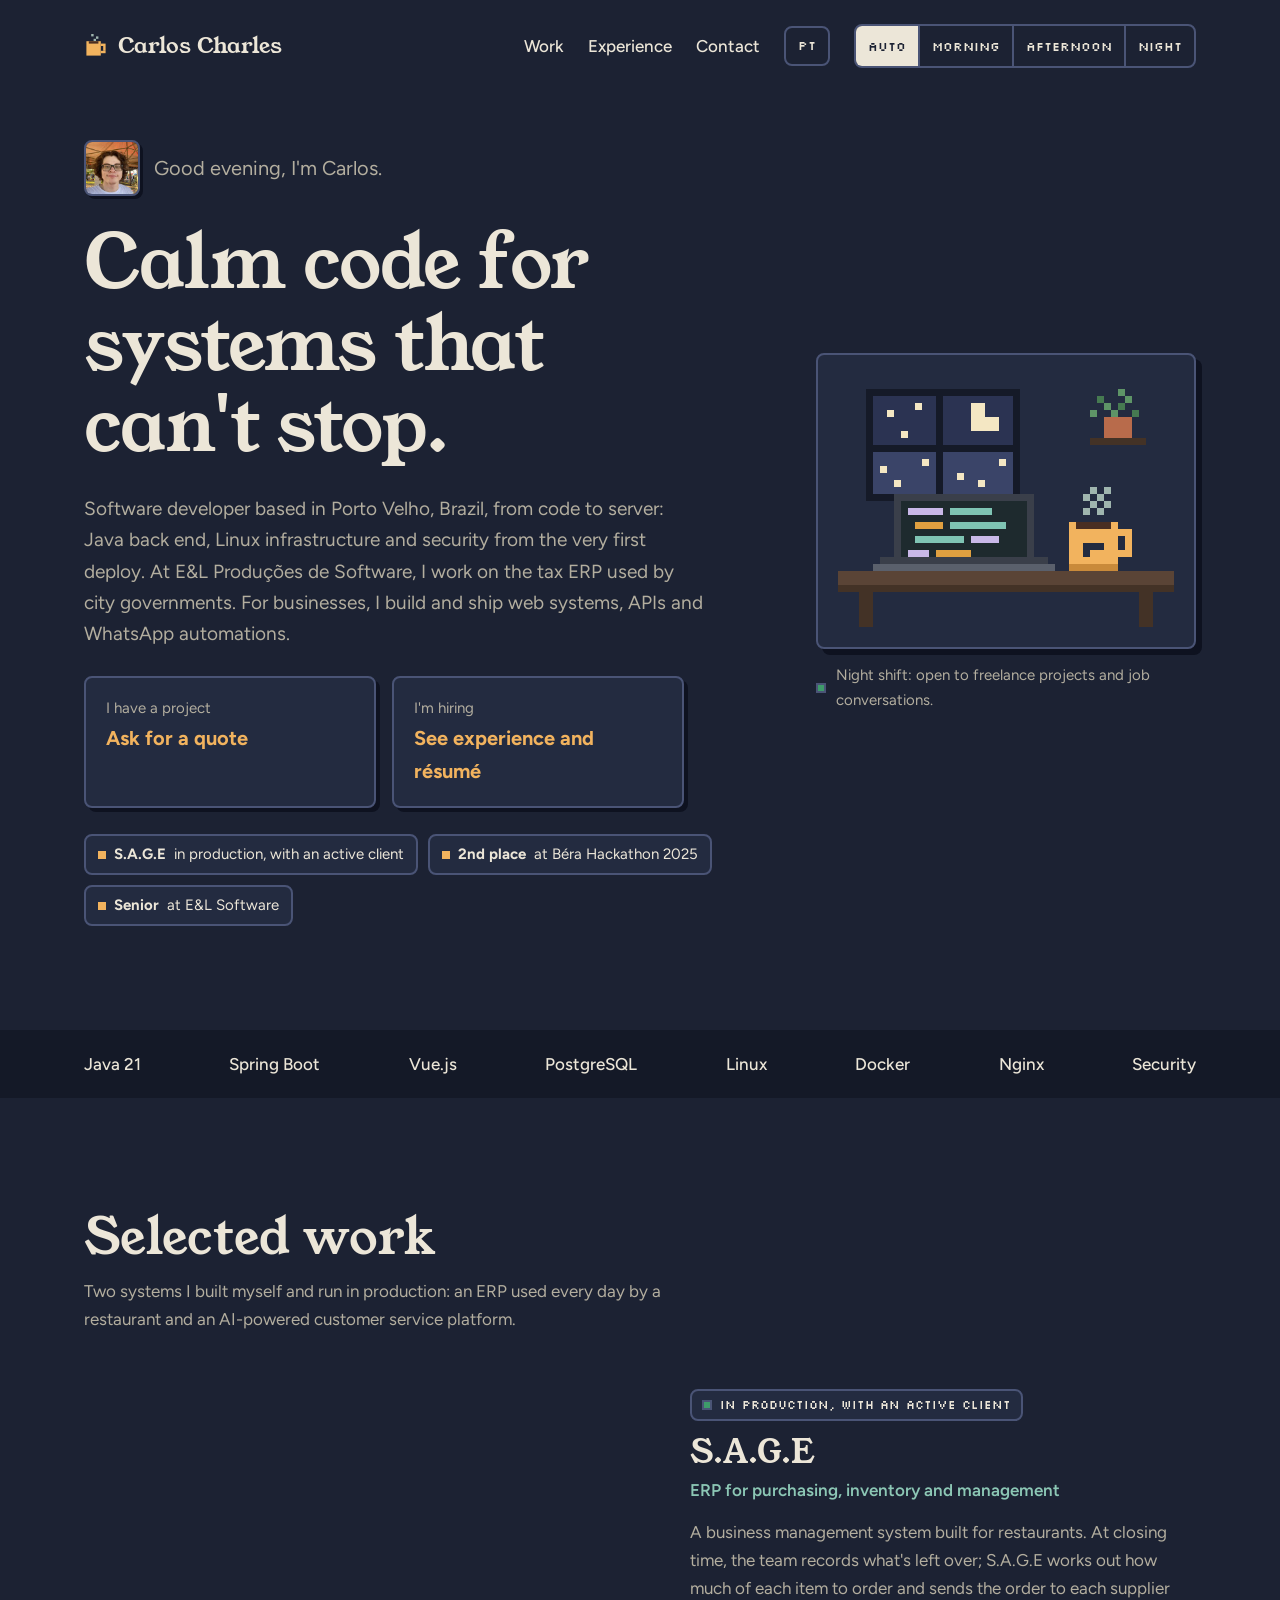
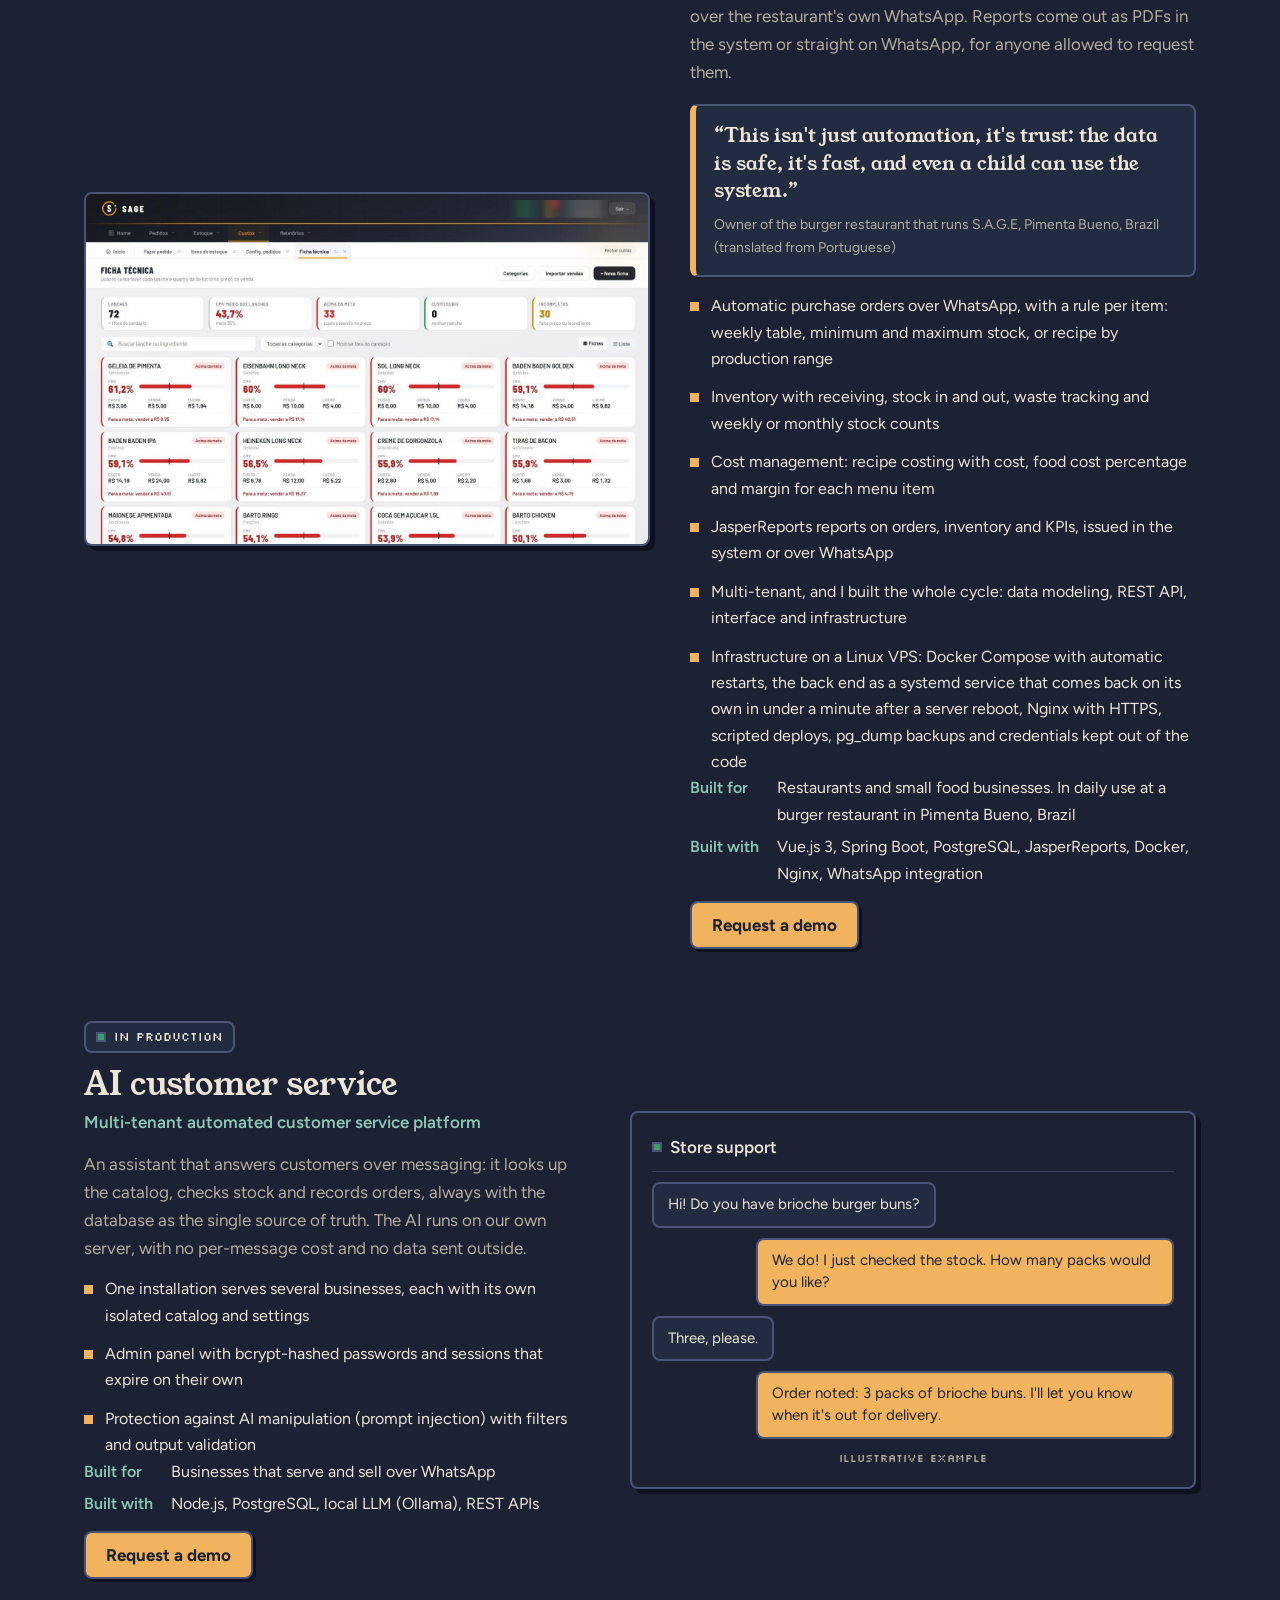
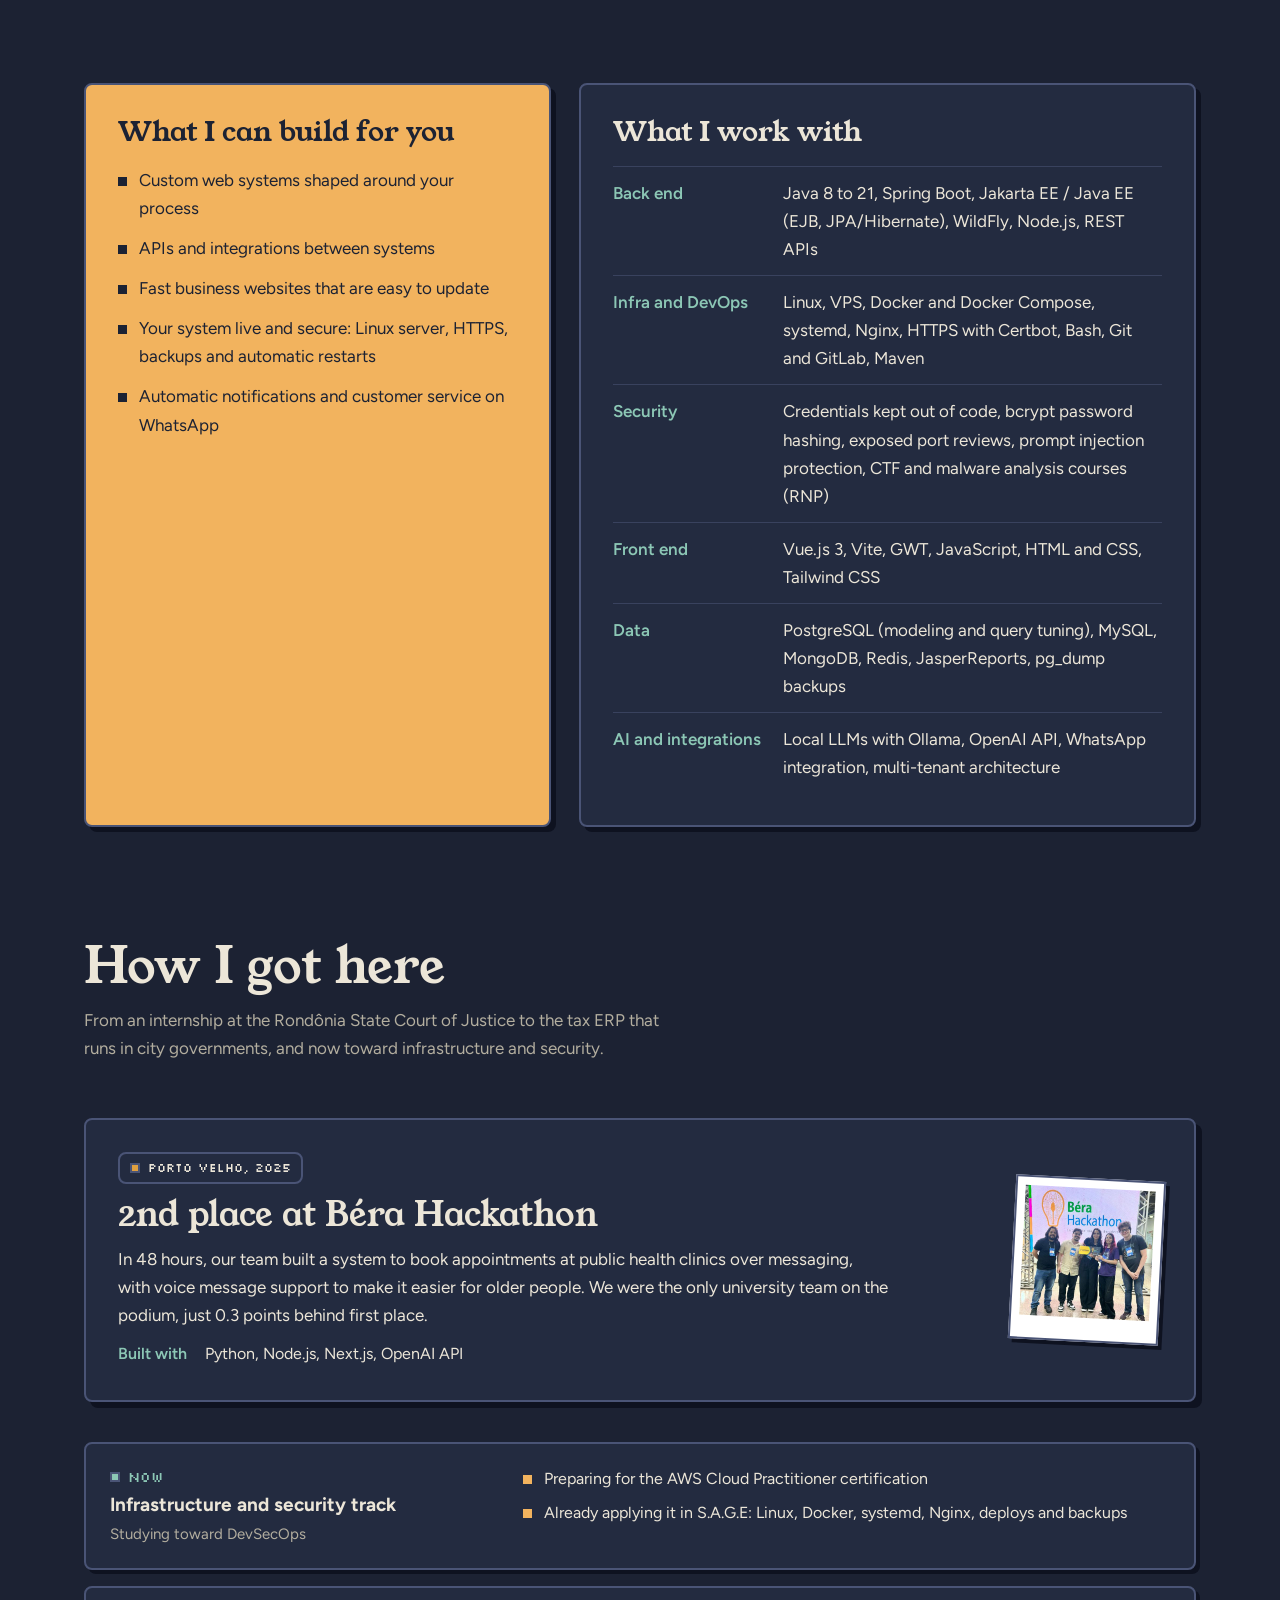
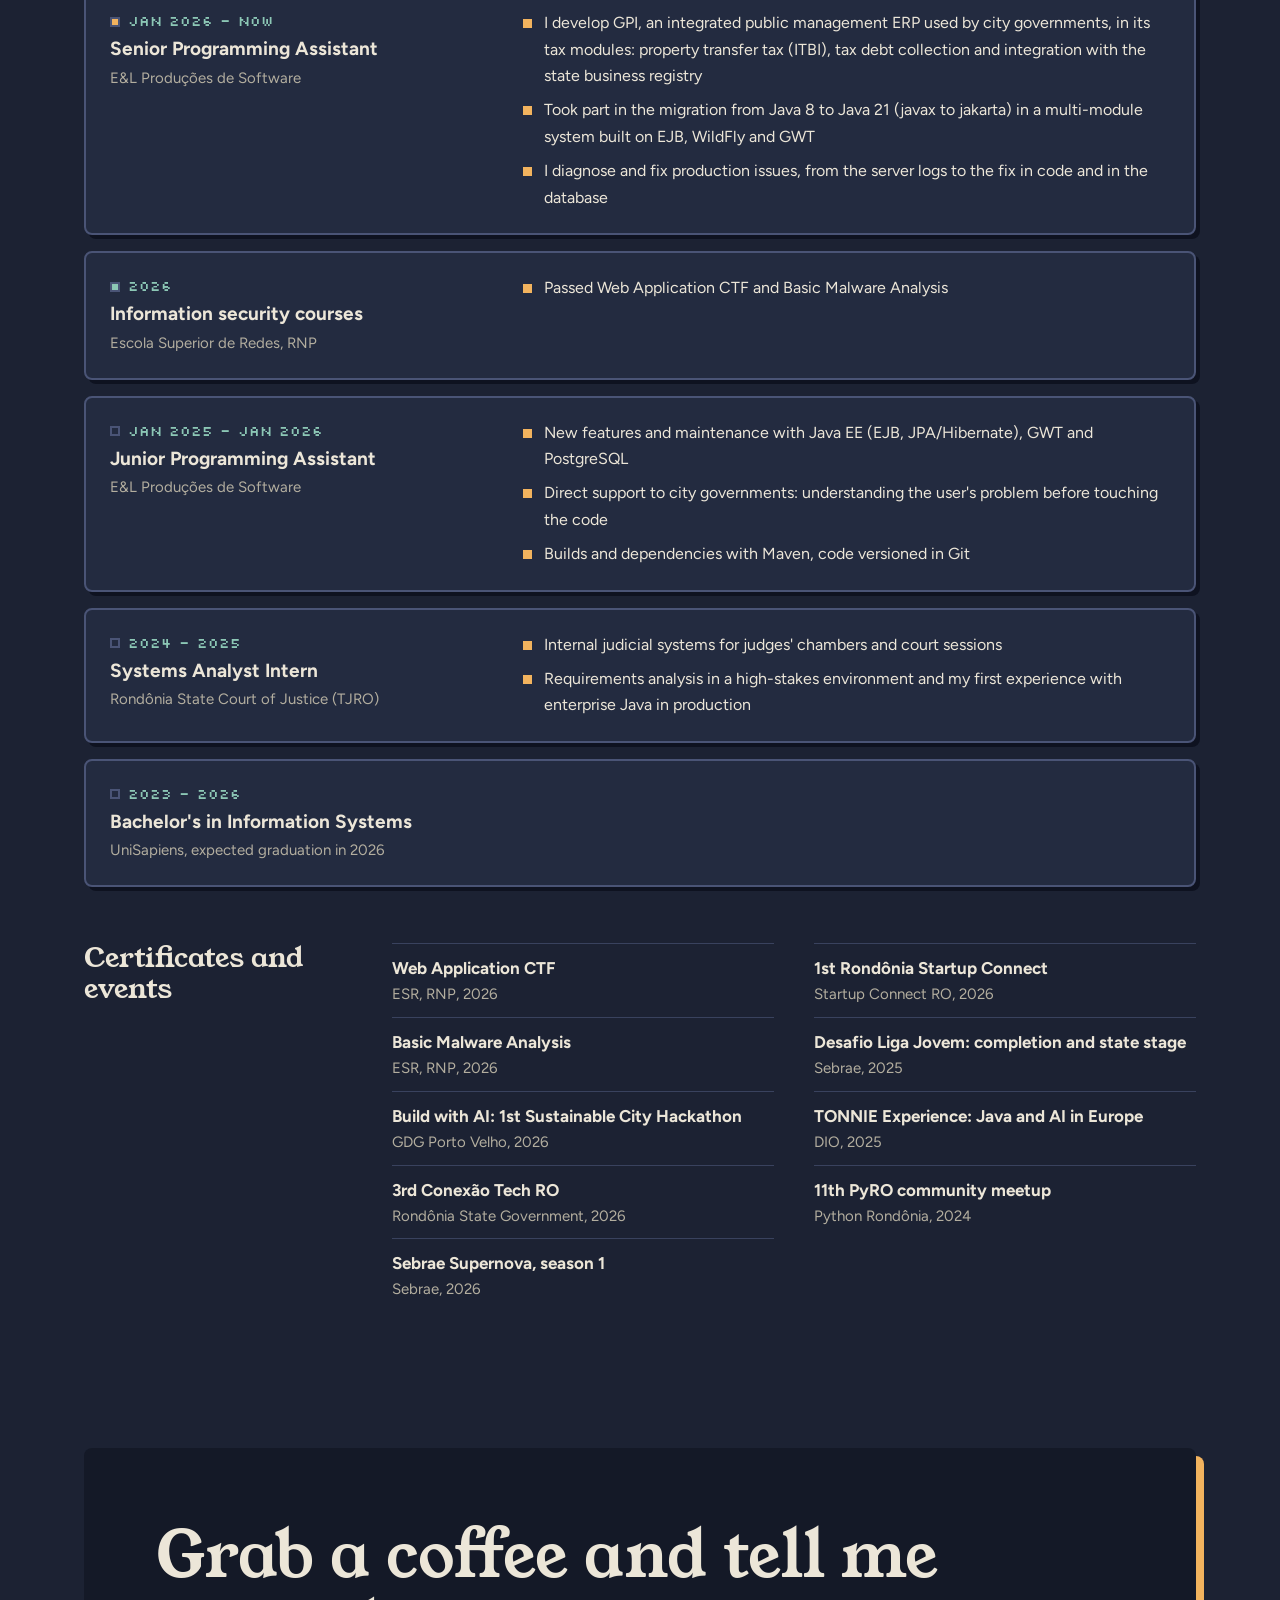
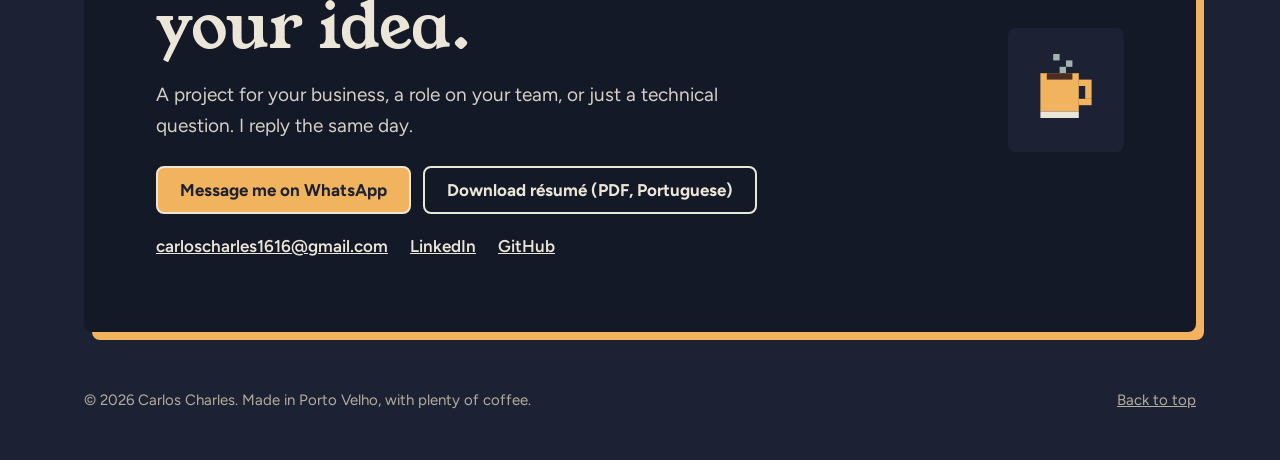
==== commit 45ec9ef7: "Posicionamento: desenvolvimento, infraestrutura e segurança - Título e descrição: Desenvolvedor de S" ====
--- a/en/index.html
+++ b/en/index.html
@@ -3,9 +3,9 @@
 <head>
     <meta charset="UTF-8">
     <meta name="viewport" content="width=device-width, initial-scale=1.0">
-    <title>Carlos Charles | Java Developer · Spring Boot · Vue.js</title>
-    <meta name="description" content="Carlos Charles, Java developer in Porto Velho, Brazil. Back end with Java, Jakarta EE and Spring Boot on a tax ERP used by city governments at E&amp;L, creator of S.A.G.E, and builder of web systems, APIs and WhatsApp automations for businesses.">
-    <meta property="og:title" content="Carlos Charles | Java Developer">
+    <title>Carlos Charles | Software Developer · Infrastructure and Security</title>
+    <meta name="description" content="Carlos Charles, software developer in Porto Velho, Brazil: Java and Spring Boot back end, Linux infrastructure with Docker and Nginx, and security. Works on a tax ERP used by city governments at E&amp;L and built S.A.G.E, an ERP running in production for restaurants.">
+    <meta property="og:title" content="Carlos Charles | Software Developer · Infrastructure and Security">
     <meta property="og:description" content="Calm code for systems that can't stop. Open to projects and job opportunities.">
     <meta property="og:image" content="https://carloscharlesdev.cloud/foto-og.jpg">
     <meta name="theme-color" content="#EEF1EA">
@@ -18,14 +18,14 @@
     <meta property="og:locale" content="en_US">
     <meta property="og:locale:alternate" content="pt_BR">
     <meta name="twitter:card" content="summary">
-    <script type="application/ld+json">{"@context": "https://schema.org", "@type": "Person", "name": "Carlos Charles Batista dos Santos", "alternateName": "Carlos Charles", "jobTitle": "Java Developer", "url": "https://carloscharlesdev.cloud/en/", "image": "https://carloscharlesdev.cloud/foto-og.jpg", "address": {"@type": "PostalAddress", "addressLocality": "Porto Velho", "addressRegion": "RO", "addressCountry": "BR"}, "worksFor": {"@type": "Organization", "name": "E&L Produções de Software"}, "alumniOf": {"@type": "CollegeOrUniversity", "name": "UniSapiens"}, "knowsAbout": ["Java", "Jakarta EE", "Spring Boot", "Vue.js", "PostgreSQL", "JasperReports", "REST APIs", "Linux", "Nginx"], "sameAs": ["https://www.linkedin.com/in/carlos-charles810426302", "https://github.com/CarlosCharlesdev"]}</script>
+    <script type="application/ld+json">{"@context": "https://schema.org", "@type": "Person", "name": "Carlos Charles Batista dos Santos", "alternateName": "Carlos Charles", "jobTitle": "Software Developer, Infrastructure and Security", "url": "https://carloscharlesdev.cloud/en/", "image": "https://carloscharlesdev.cloud/foto-og.jpg", "address": {"@type": "PostalAddress", "addressLocality": "Porto Velho", "addressRegion": "RO", "addressCountry": "BR"}, "worksFor": {"@type": "Organization", "name": "E&L Produções de Software"}, "alumniOf": {"@type": "CollegeOrUniversity", "name": "UniSapiens"}, "knowsAbout": ["Java", "Spring Boot", "Jakarta EE", "Vue.js", "PostgreSQL", "Linux", "Docker", "Nginx", "DevOps", "Information security", "AWS"], "sameAs": ["https://www.linkedin.com/in/carlos-charles-810426302", "https://github.com/CarlosCharlesdev"]}</script>
     <link rel="icon" href="../favicon.svg" type="image/svg+xml">
     <link rel="icon" href="../favicon-64.png" type="image/png">
     <link rel="apple-touch-icon" href="../apple-touch-icon.png">
     <link rel="preconnect" href="https://fonts.googleapis.com">
     <link rel="preconnect" href="https://fonts.gstatic.com" crossorigin>
     <link href="https://fonts.googleapis.com/css2?family=Young+Serif&family=Figtree:wght@400;500;600;700&family=Silkscreen&display=swap" rel="stylesheet">
-    <link rel="stylesheet" href="../style.css">
+    <link rel="stylesheet" href="../style.css?v=20261123e">
     <script>
         /* Sets the theme before the page paints (avoids a flash). */
         (function () {
@@ -76,7 +76,7 @@
                     <span><span id="saudacao">Hello</span>, I'm Carlos.</span>
                 </p>
                 <h1>Calm code for systems that can't stop.</h1>
-                <p class="lead">Java developer focused on back end, based in Porto Velho, Brazil. At E&amp;L Produções de Software, I work on the tax management ERP used by city governments. For businesses, I build web systems, APIs and WhatsApp automations without the hassle.</p>
+                <p class="lead">Software developer based in Porto Velho, Brazil, from code to server: Java back end, Linux infrastructure and security from the very first deploy. At E&amp;L Produções de Software, I work on the tax ERP used by city governments. For businesses, I build and ship web systems, APIs and WhatsApp automations.</p>
                 <div class="paths">
                     <a class="path card" href="#contato">
                         <span class="path-who">I have a project</span>
@@ -105,7 +105,9 @@
 
         <div class="stack-band">
             <ul class="container" aria-label="Main technologies">
-                <li>Java 21</li><li>Jakarta EE</li><li>Spring Boot</li><li>Vue.js</li><li>PostgreSQL</li><li>JasperReports</li><li>Linux and Nginx</li><li>Git</li>
+                <li>Java 21</li><li>Spring Boot</li><li>Vue.js</li><li>PostgreSQL</li><li>Linux</li><li>Docker</li><li>Nginx</li><li>Security</li>
+            
+                <li class="dup" aria-hidden="true">Java 21</li><li class="dup" aria-hidden="true">Jakarta EE</li><li class="dup" aria-hidden="true">Spring Boot</li><li class="dup" aria-hidden="true">Vue.js</li><li class="dup" aria-hidden="true">PostgreSQL</li><li class="dup" aria-hidden="true">JasperReports</li><li class="dup" aria-hidden="true">Linux and Nginx</li><li class="dup" aria-hidden="true">Git</li>
             </ul>
         </div>
 
@@ -133,11 +135,12 @@
                             <li>Inventory with receiving, stock in and out, waste tracking and weekly or monthly stock counts</li>
                             <li>Cost management: recipe costing with cost, food cost percentage and margin for each menu item</li>
                             <li>JasperReports reports on orders, inventory and KPIs, issued in the system or over WhatsApp</li>
-                            <li>Multi-tenant, and I built the whole cycle: data modeling, REST API, interface and deployment on a Linux VPS with Nginx and HTTPS</li>
+                            <li>Multi-tenant, and I built the whole cycle: data modeling, REST API, interface and infrastructure</li>
+                            <li>Infrastructure on a Linux VPS: Docker Compose with automatic restarts, the back end as a systemd service that comes back on its own in under a minute after a server reboot, Nginx with HTTPS, scripted deploys, pg_dump backups and credentials kept out of the code</li>
                         </ul>
                         <dl class="meta">
                             <dt>Built for</dt><dd>Restaurants and small food businesses. In daily use at a burger restaurant in Pimenta Bueno, Brazil</dd>
-                            <dt>Built with</dt><dd>Vue.js 3, Spring Boot, PostgreSQL, JasperReports, WhatsApp integration</dd>
+                            <dt>Built with</dt><dd>Vue.js 3, Spring Boot, PostgreSQL, JasperReports, Docker, Nginx, WhatsApp integration</dd>
                         </dl>
                         </details>
                         <a class="btn-demo" href="https://wa.me/5569992700080?text=Hi%20Carlos%21%20I%20saw%20S.A.G.E%20on%20your%20portfolio%20and%20I%27d%20like%20a%20demo." target="_blank" rel="noopener">Request a demo</a>
@@ -182,16 +185,18 @@
                         <li>Custom web systems shaped around your process</li>
                         <li>APIs and integrations between systems</li>
                         <li>Fast business websites that are easy to update</li>
+                        <li>Your system live and secure: Linux server, HTTPS, backups and automatic restarts</li>
                         <li>Automatic notifications and customer service on WhatsApp</li>
                     </ul>
                 </div>
                 <div class="card skills">
                     <h3>What I work with</h3>
                     <dl>
-                        <div><dt>Back end</dt><dd>Java 8 to 21, Jakarta EE / Java EE (EJB, JPA/Hibernate), Spring Boot, WildFly, Node.js, REST APIs</dd></div>
-                        <div><dt>Front end</dt><dd>Vue.js 3, Vite, GWT, JavaScript, HTML and CSS, Tailwind CSS, Bootstrap</dd></div>
-                        <div><dt>Data</dt><dd>PostgreSQL (modeling and query tuning), MySQL, MongoDB, JasperReports</dd></div>
-                        <div><dt>Infrastructure</dt><dd>Linux, VPS, Nginx, HTTPS with Certbot, Git and GitLab, Maven</dd></div>
+                        <div><dt>Back end</dt><dd>Java 8 to 21, Spring Boot, Jakarta EE / Java EE (EJB, JPA/Hibernate), WildFly, Node.js, REST APIs</dd></div>
+                        <div><dt>Infra and DevOps</dt><dd>Linux, VPS, Docker and Docker Compose, systemd, Nginx, HTTPS with Certbot, Bash, Git and GitLab, Maven</dd></div>
+                        <div><dt>Security</dt><dd>Credentials kept out of code, bcrypt password hashing, exposed port reviews, prompt injection protection, CTF and malware analysis courses (RNP)</dd></div>
+                        <div><dt>Front end</dt><dd>Vue.js 3, Vite, GWT, JavaScript, HTML and CSS, Tailwind CSS</dd></div>
+                        <div><dt>Data</dt><dd>PostgreSQL (modeling and query tuning), MySQL, MongoDB, Redis, JasperReports, pg_dump backups</dd></div>
                         <div><dt>AI and integrations</dt><dd>Local LLMs with Ollama, OpenAI API, WhatsApp integration, multi-tenant architecture</dd></div>
                     </dl>
                 </div>
@@ -201,7 +206,7 @@
         <!-- EXPERIENCE -->
         <section id="caminho" class="container section">
             <h2>How I got here</h2>
-            <p class="section-lead">From an internship at the Rondônia State Court of Justice to the tax ERP that runs in city governments.</p>
+            <p class="section-lead">From an internship at the Rondônia State Court of Justice to the tax ERP that runs in city governments, and now toward infrastructure and security.</p>
 
             <article class="award card">
                 <figure class="award-photo">
@@ -218,6 +223,17 @@
             </article>
 
             <ol class="journey">
+                <li class="card job">
+                    <div class="job-head">
+                        <span class="when"><span class="mark mark-accent"></span>now</span>
+                        <strong>Infrastructure and security track</strong>
+                        <span class="muted">Studying toward DevSecOps</span>
+                    </div>
+                    <ul class="pixel-list job-points">
+                        <li>Preparing for the AWS Cloud Practitioner certification</li>
+                        <li>Already applying it in S.A.G.E: Linux, Docker, systemd, Nginx, deploys and backups</li>
+                    </ul>
+                </li>
                 <li class="card job">
                     <div class="job-head">
                         <span class="when"><span class="mark mark-primary"></span>Jan 2026 – now</span>
@@ -300,7 +316,7 @@
                     </div>
                     <ul class="contact-links">
                         <li><a href="mailto:carloscharles1616@gmail.com">carloscharles1616@gmail.com</a></li>
-                        <li><a href="https://www.linkedin.com/in/carlos-charles810426302" target="_blank" rel="noopener">LinkedIn</a></li>
+                        <li><a href="https://www.linkedin.com/in/carlos-charles-810426302" target="_blank" rel="noopener">LinkedIn</a></li>
                         <li><a href="https://github.com/CarlosCharlesdev" target="_blank" rel="noopener">GitHub</a></li>
                     </ul>
                 </div>
@@ -322,6 +338,6 @@
         <a href="#inicio">Back to top</a>
     </footer>
 
-    <script src="../script.js"></script>
+    <script src="../script.js?v=20261123e"></script>
 </body>
 </html>
--- a/style.css
+++ b/style.css
@@ -310,9 +310,11 @@
 .site-footer a { color: var(--muted); }
 
 /* Elementos que só aparecem no celular */
-.theme-cycle, .bottom-bar { display: none; }
+.theme-cycle, .bottom-bar, .stack-band .dup { display: none; }
 .more > summary { display: none; }
 .more { display: flex; flex-direction: column; gap: 14px; }
+
+@keyframes letreiro { from { transform: translateX(0); } to { transform: translateX(-50%); } }
 
 /* ===== Celular ===== */
 @media (max-width: 640px) {
@@ -350,9 +352,20 @@
     .proofs::-webkit-scrollbar { display: none; }
     .proofs li { flex: 0 0 auto; scroll-snap-align: start; box-shadow: 2px 2px 0 var(--shadow); }
 
-    .stack-band ul { flex-wrap: nowrap; overflow-x: auto; justify-content: flex-start; gap: 22px; scrollbar-width: none; }
-    .stack-band ul::-webkit-scrollbar { display: none; }
-    .stack-band li { flex: 0 0 auto; }
+    /* Tecnologias: letreiro que passa sozinho (para quem prefere menos movimento, vira faixa de arrastar) */
+    .stack-band { overflow: hidden; }
+    .stack-band ul { flex-wrap: nowrap; justify-content: flex-start; gap: 0; width: max-content; max-width: none; margin: 0; padding-left: 0; padding-right: 0; }
+    .stack-band li { flex: 0 0 auto; padding: 0 14px; }
+    .stack-band li::after { content: ""; display: inline-block; width: 6px; height: 6px; margin-left: 28px; vertical-align: middle; background: var(--primary); }
+    .stack-band .dup { display: list-item; list-style: none; }
+    @media (prefers-reduced-motion: no-preference) {
+        .stack-band ul { animation: letreiro 24s linear infinite; }
+        .stack-band:active ul { animation-play-state: paused; }
+    }
+    @media (prefers-reduced-motion: reduce) {
+        .stack-band { overflow-x: auto; }
+        .stack-band .dup { display: none; }
+    }
 
     /* Seções */
     .section { padding-top: 80px; }
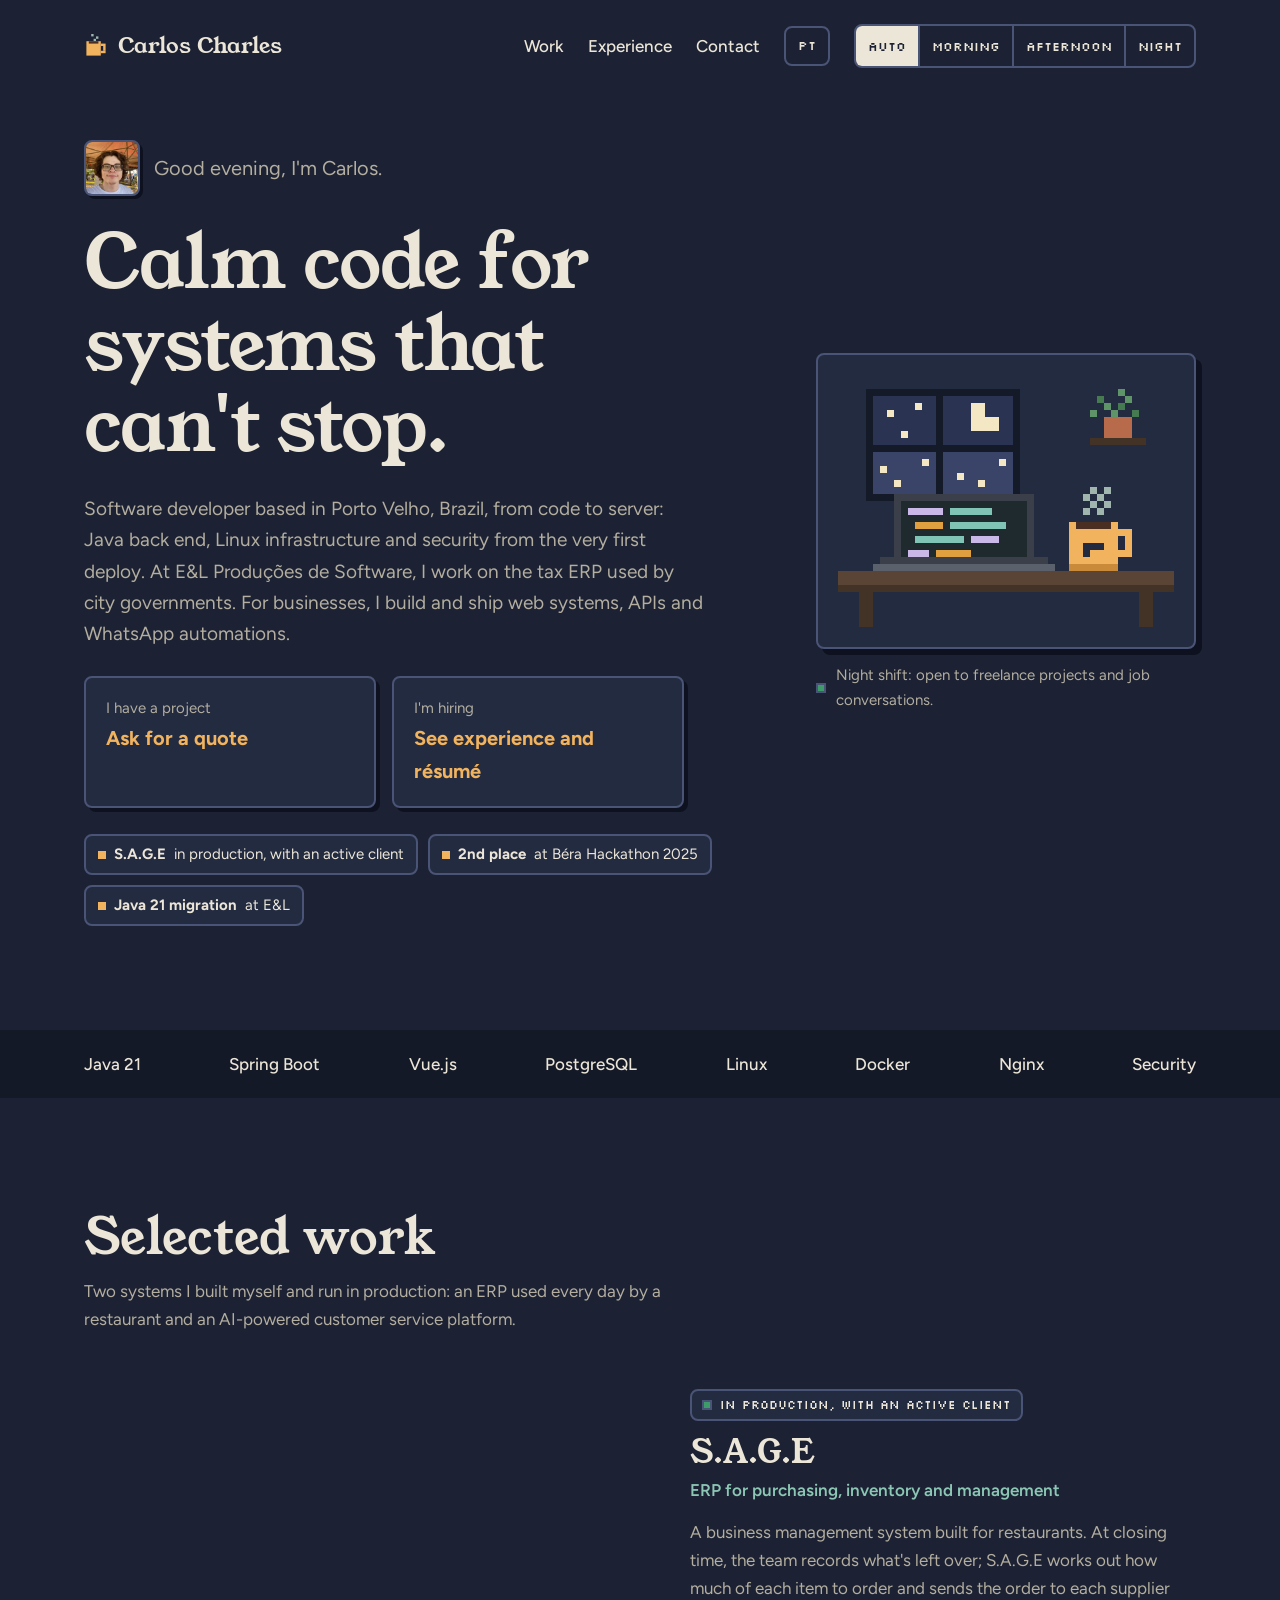
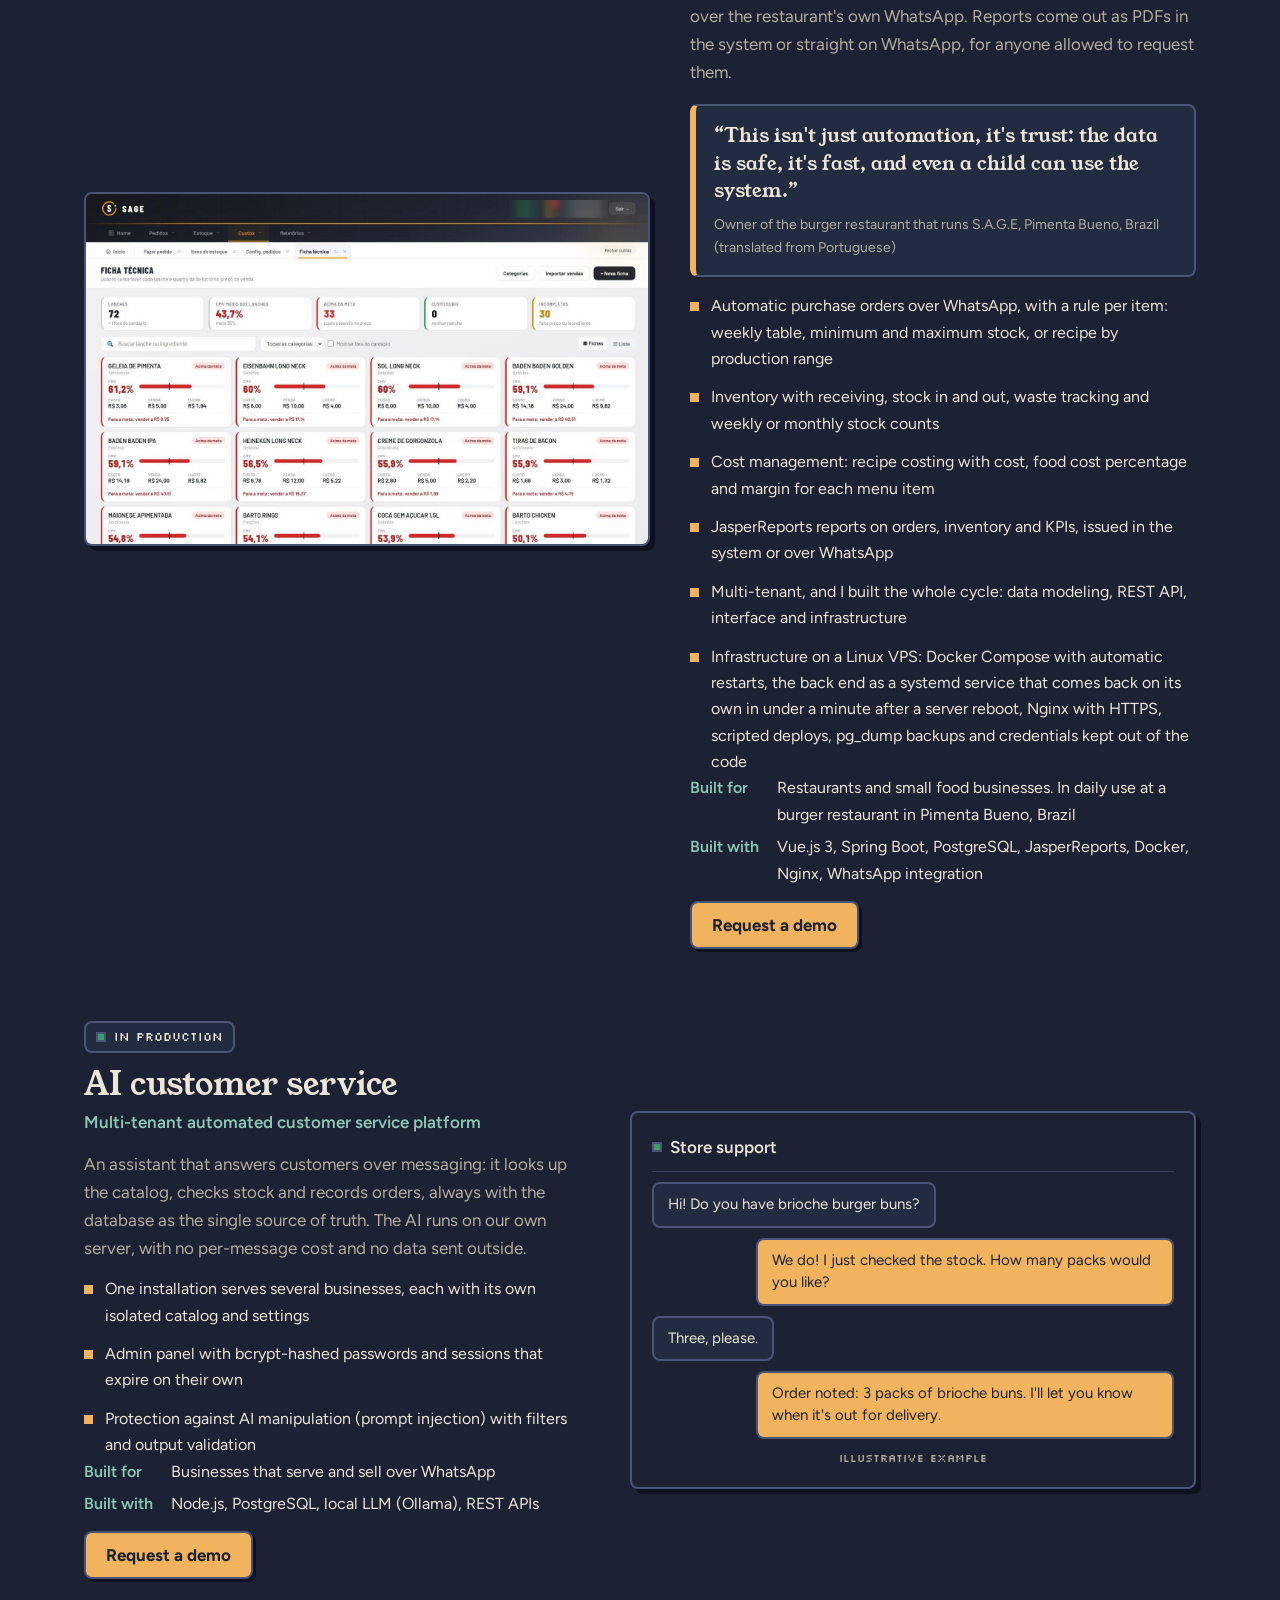
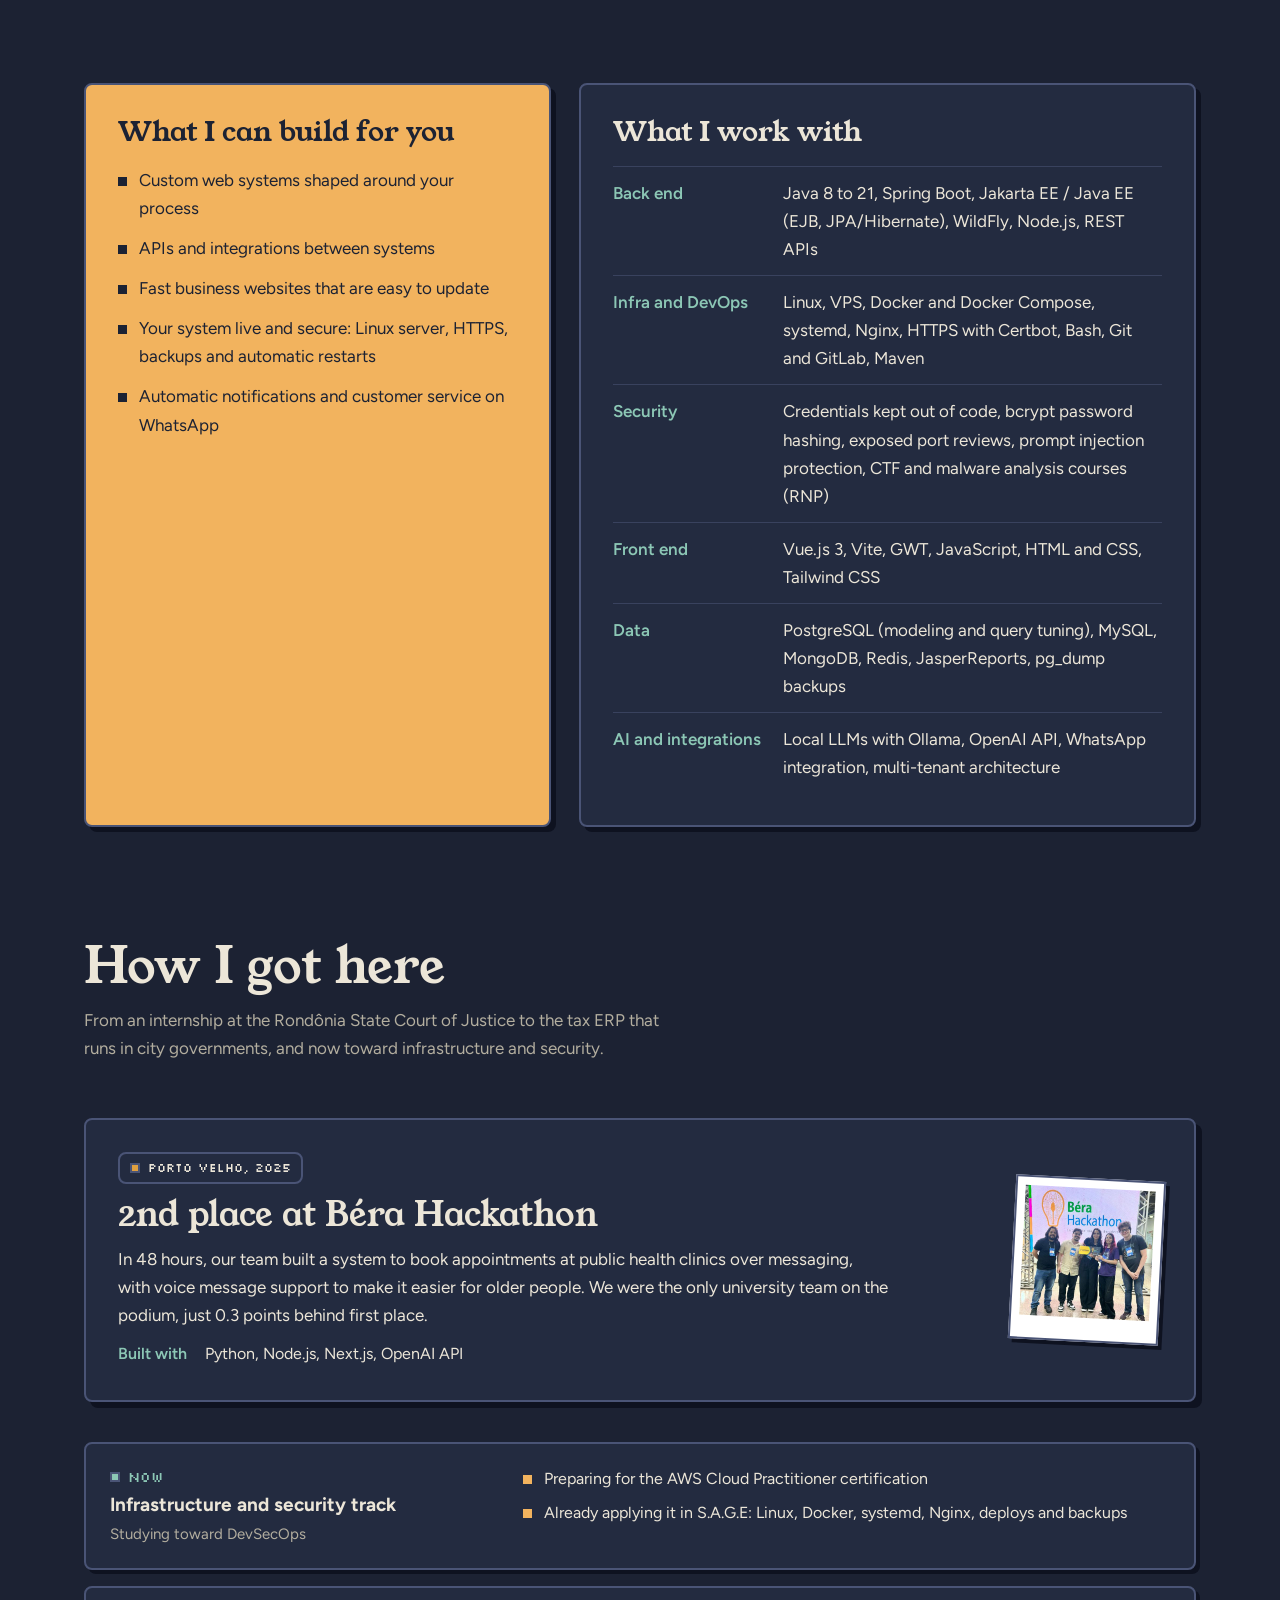
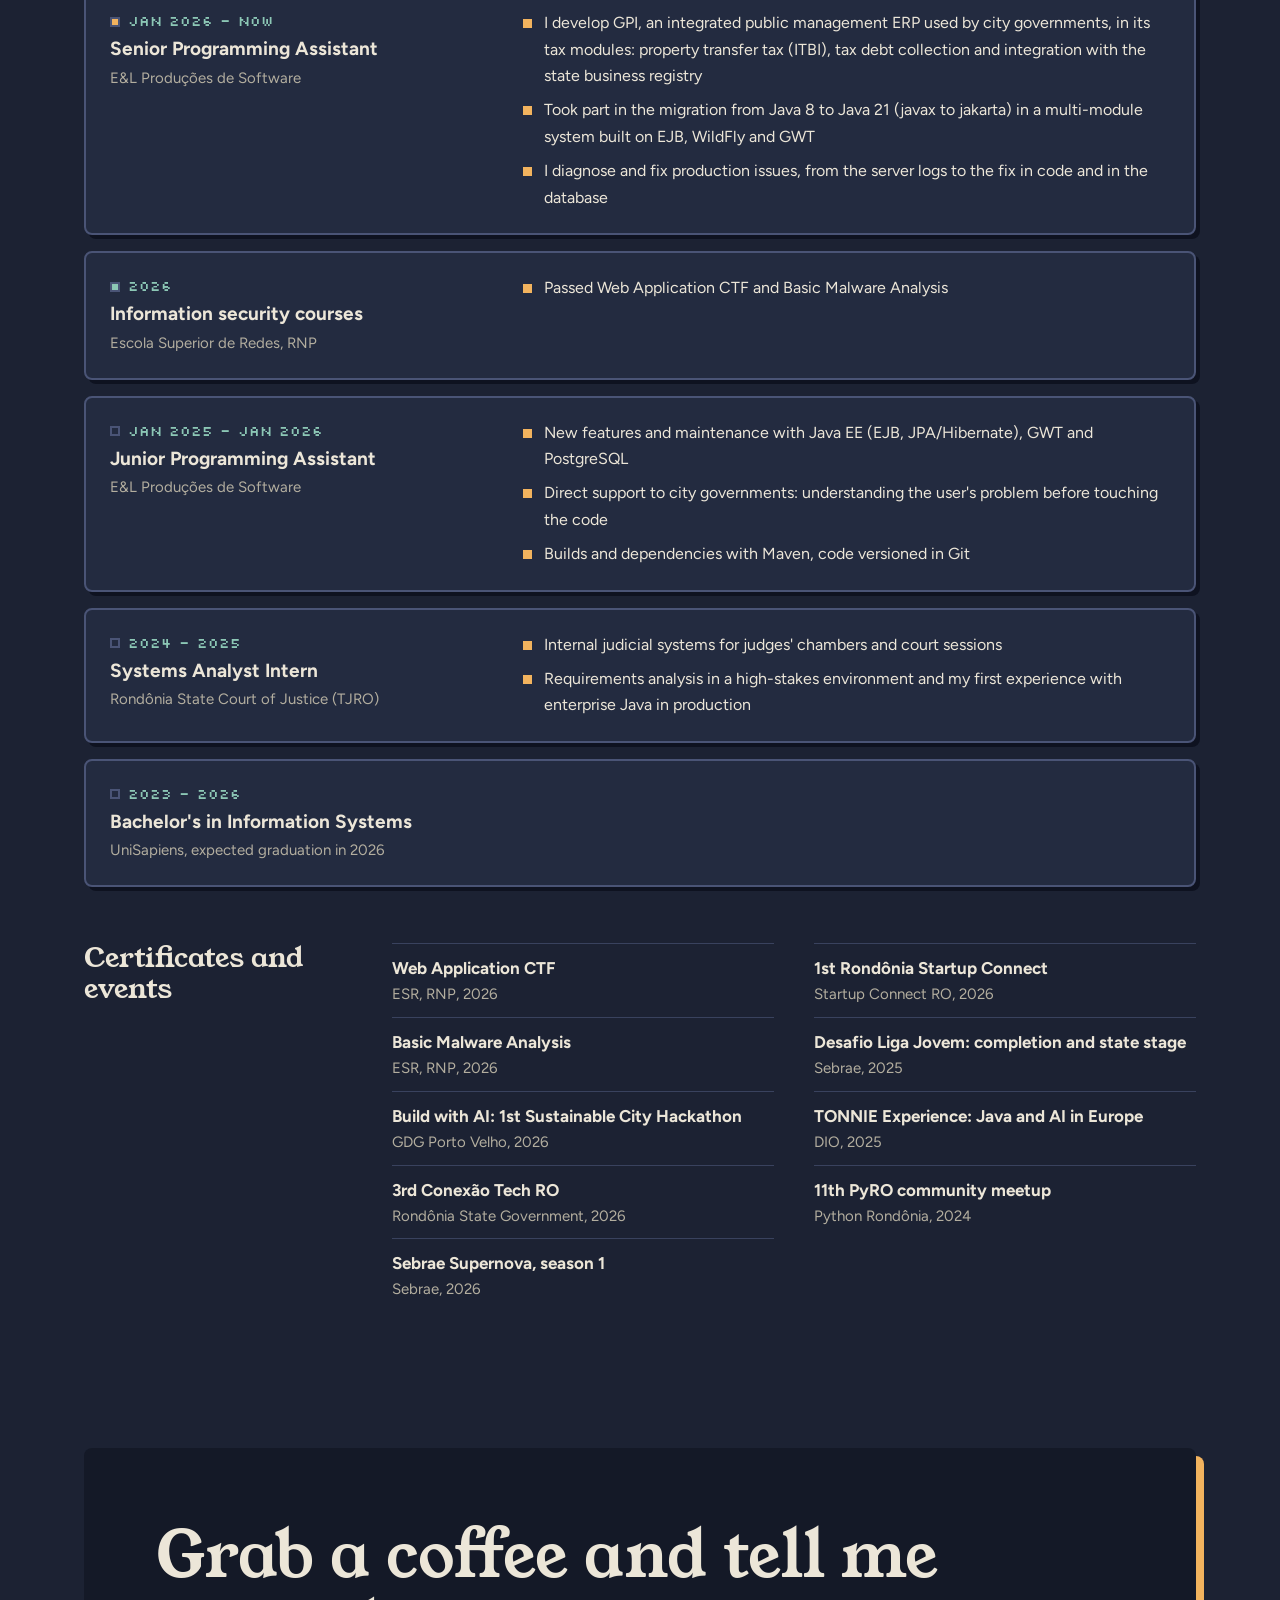
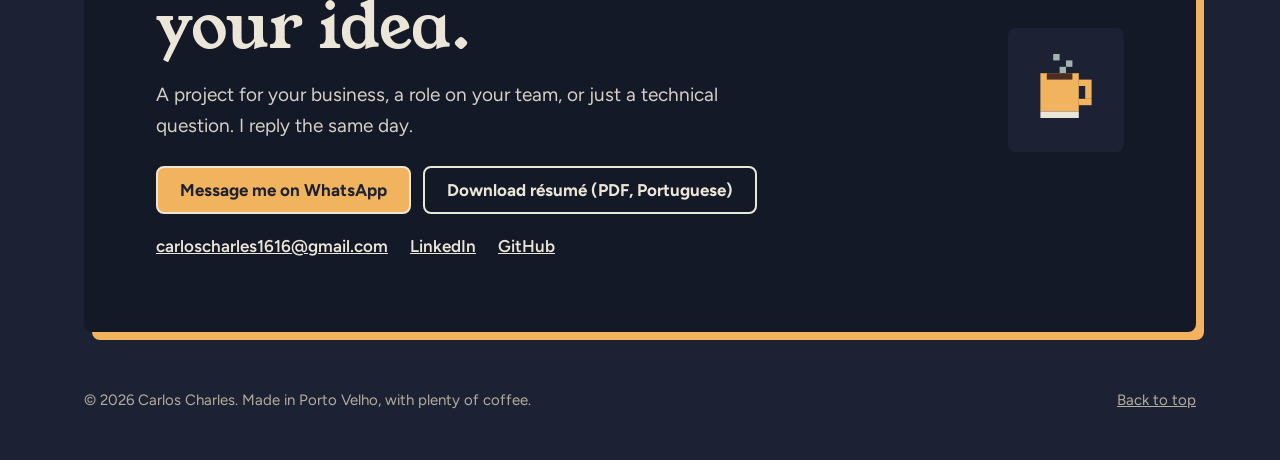
==== commit 2a73997c: "Selo do topo: migração para o Java 21, no lugar de "Sênior" Co-Authored-By: Claude Opus 5.5 <noreply" ====
--- a/en/index.html
+++ b/en/index.html
@@ -90,7 +90,7 @@
                 <ul class="proofs" aria-label="Highlights">
                     <li><strong>S.A.G.E</strong> in production, with an active client</li>
                     <li><strong>2nd place</strong> at Béra Hackathon 2025</li>
-                    <li><strong>Senior</strong> at E&amp;L Software</li>
+                    <li><strong>Java 21 migration</strong> at E&amp;L</li>
                 </ul>
             </div>
             <figure class="hero-scene">
@@ -143,7 +143,7 @@
                             <dt>Built with</dt><dd>Vue.js 3, Spring Boot, PostgreSQL, JasperReports, Docker, Nginx, WhatsApp integration</dd>
                         </dl>
                         </details>
-                        <a class="btn-demo" href="https://wa.me/5569992700080?text=Hi%20Carlos%21%20I%20saw%20S.A.G.E%20on%20your%20portfolio%20and%20I%27d%20like%20a%20demo." target="_blank" rel="noopener">Request a demo</a>
+                        <a class="btn-demo" href="https://wa.me/556992700080?text=Hi%20Carlos%21%20I%20saw%20S.A.G.E%20on%20your%20portfolio%20and%20I%27d%20like%20a%20demo." target="_blank" rel="noopener">Request a demo</a>
                     </div>
                 </article>
 
@@ -173,7 +173,7 @@
                             <dt>Built with</dt><dd>Node.js, PostgreSQL, local LLM (Ollama), REST APIs</dd>
                         </dl>
                         </details>
-                        <a class="btn-demo" href="https://wa.me/5569992700080?text=Hi%20Carlos%21%20I%20saw%20the%20AI%20customer%20service%20platform%20on%20your%20portfolio%20and%20I%27d%20like%20a%20demo." target="_blank" rel="noopener">Request a demo</a>
+                        <a class="btn-demo" href="https://wa.me/556992700080?text=Hi%20Carlos%21%20I%20saw%20the%20AI%20customer%20service%20platform%20on%20your%20portfolio%20and%20I%27d%20like%20a%20demo." target="_blank" rel="noopener">Request a demo</a>
                     </div>
                 </article>
             </div>
@@ -311,7 +311,7 @@
                     <h2>Grab a coffee and tell me your idea.</h2>
                     <p>A project for your business, a role on your team, or just a technical question. I reply the same day.</p>
                     <div class="contact-actions">
-                        <a class="btn btn-primary" href="https://wa.me/5569992700080" target="_blank" rel="noopener">Message me on WhatsApp</a>
+                        <a class="btn btn-primary" href="https://wa.me/556992700080" target="_blank" rel="noopener">Message me on WhatsApp</a>
                         <a class="btn btn-ghost" href="../curriculo.pdf" download>Download résumé (PDF, Portuguese)</a>
                     </div>
                     <ul class="contact-links">
@@ -330,7 +330,7 @@
     <nav class="bottom-bar" aria-label="Shortcuts">
         <a href="#trabalhos">Work</a>
         <a href="#caminho">Experience</a>
-        <a class="bb-cta" href="https://wa.me/5569992700080" target="_blank" rel="noopener">WhatsApp</a>
+        <a class="bb-cta" href="https://wa.me/556992700080" target="_blank" rel="noopener">WhatsApp</a>
     </nav>
 
     <footer class="container site-footer">
